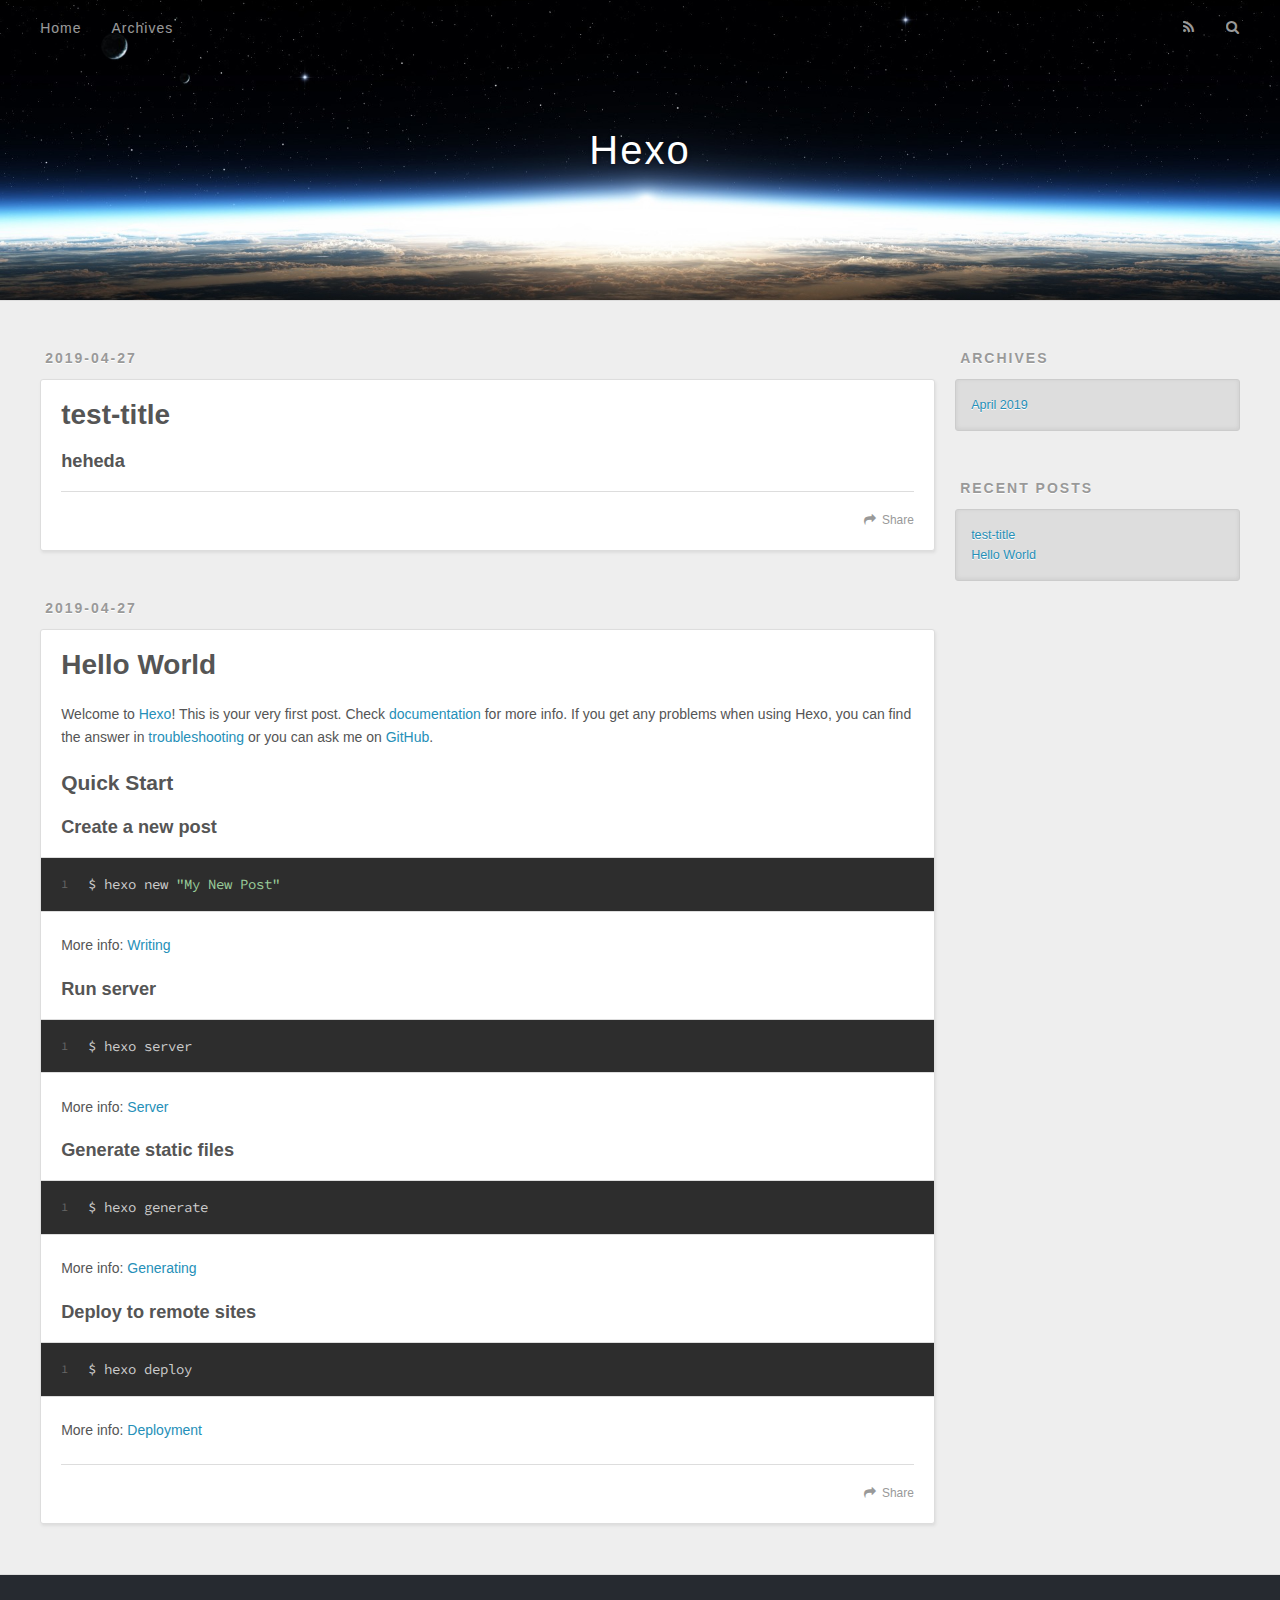
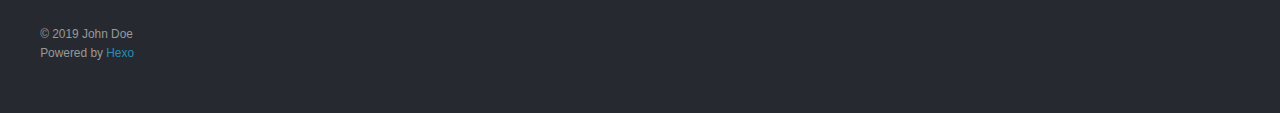
==== index.html @ e5431ced "Site updated: 2019-04-27 20:48:53" ====
<!DOCTYPE html>
<html>
<head><meta name="generator" content="Hexo 3.8.0">
  <meta charset="utf-8">
  
  <title>Hexo</title>
  <meta name="viewport" content="width=device-width, initial-scale=1, maximum-scale=1">
  <meta property="og:type" content="website">
<meta property="og:title" content="Hexo">
<meta property="og:url" content="http://yoursite.com/index.html">
<meta property="og:site_name" content="Hexo">
<meta property="og:locale" content="default">
<meta name="twitter:card" content="summary">
<meta name="twitter:title" content="Hexo">
  
    <link rel="alternate" href="/atom.xml" title="Hexo" type="application/atom+xml">
  
  
    <link rel="icon" href="/favicon.png">
  
  
    <link href="//fonts.googleapis.com/css?family=Source+Code+Pro" rel="stylesheet" type="text/css">
  
  <link rel="stylesheet" href="/css/style.css">
  

</head>
</html>
<body>
  <div id="container">
    <div id="wrap">
      <header id="header">
  <div id="banner"></div>
  <div id="header-outer" class="outer">
    <div id="header-title" class="inner">
      <h1 id="logo-wrap">
        <a href="/" id="logo">Hexo</a>
      </h1>
      
    </div>
    <div id="header-inner" class="inner">
      <nav id="main-nav">
        <a id="main-nav-toggle" class="nav-icon"></a>
        
          <a class="main-nav-link" href="/">Home</a>
        
          <a class="main-nav-link" href="/archives">Archives</a>
        
      </nav>
      <nav id="sub-nav">
        
          <a id="nav-rss-link" class="nav-icon" href="/atom.xml" title="RSS Feed"></a>
        
        <a id="nav-search-btn" class="nav-icon" title="Search"></a>
      </nav>
      <div id="search-form-wrap">
        <form action="//google.com/search" method="get" accept-charset="UTF-8" class="search-form"><input type="search" name="q" class="search-form-input" placeholder="Search"><button type="submit" class="search-form-submit">&#xF002;</button><input type="hidden" name="sitesearch" value="http://yoursite.com"></form>
      </div>
    </div>
  </div>
</header>
      <div class="outer">
        <section id="main">
  
    <article id="post-test-title" class="article article-type-post" itemscope itemprop="blogPost">
  <div class="article-meta">
    <a href="/2019/04/27/test-title/" class="article-date">
  <time datetime="2019-04-27T11:47:03.000Z" itemprop="datePublished">2019-04-27</time>
</a>
    
  </div>
  <div class="article-inner">
    
    
      <header class="article-header">
        
  
    <h1 itemprop="name">
      <a class="article-title" href="/2019/04/27/test-title/">test-title</a>
    </h1>
  

      </header>
    
    <div class="article-entry" itemprop="articleBody">
      
        <h3 id="heheda"><a href="#heheda" class="headerlink" title="heheda"></a>heheda</h3>
      
    </div>
    <footer class="article-footer">
      <a data-url="http://yoursite.com/2019/04/27/test-title/" data-id="cjuzi43ic000154kyq0quel84" class="article-share-link">Share</a>
      
      
    </footer>
  </div>
  
</article>


  
    <article id="post-hello-world" class="article article-type-post" itemscope itemprop="blogPost">
  <div class="article-meta">
    <a href="/2019/04/27/hello-world/" class="article-date">
  <time datetime="2019-04-27T11:40:36.432Z" itemprop="datePublished">2019-04-27</time>
</a>
    
  </div>
  <div class="article-inner">
    
    
      <header class="article-header">
        
  
    <h1 itemprop="name">
      <a class="article-title" href="/2019/04/27/hello-world/">Hello World</a>
    </h1>
  

      </header>
    
    <div class="article-entry" itemprop="articleBody">
      
        <p>Welcome to <a href="https://hexo.io/" target="_blank" rel="noopener">Hexo</a>! This is your very first post. Check <a href="https://hexo.io/docs/" target="_blank" rel="noopener">documentation</a> for more info. If you get any problems when using Hexo, you can find the answer in <a href="https://hexo.io/docs/troubleshooting.html" target="_blank" rel="noopener">troubleshooting</a> or you can ask me on <a href="https://github.com/hexojs/hexo/issues" target="_blank" rel="noopener">GitHub</a>.</p>
<h2 id="Quick-Start"><a href="#Quick-Start" class="headerlink" title="Quick Start"></a>Quick Start</h2><h3 id="Create-a-new-post"><a href="#Create-a-new-post" class="headerlink" title="Create a new post"></a>Create a new post</h3><figure class="highlight bash"><table><tr><td class="gutter"><pre><span class="line">1</span><br></pre></td><td class="code"><pre><span class="line">$ hexo new <span class="string">"My New Post"</span></span><br></pre></td></tr></table></figure>
<p>More info: <a href="https://hexo.io/docs/writing.html" target="_blank" rel="noopener">Writing</a></p>
<h3 id="Run-server"><a href="#Run-server" class="headerlink" title="Run server"></a>Run server</h3><figure class="highlight bash"><table><tr><td class="gutter"><pre><span class="line">1</span><br></pre></td><td class="code"><pre><span class="line">$ hexo server</span><br></pre></td></tr></table></figure>
<p>More info: <a href="https://hexo.io/docs/server.html" target="_blank" rel="noopener">Server</a></p>
<h3 id="Generate-static-files"><a href="#Generate-static-files" class="headerlink" title="Generate static files"></a>Generate static files</h3><figure class="highlight bash"><table><tr><td class="gutter"><pre><span class="line">1</span><br></pre></td><td class="code"><pre><span class="line">$ hexo generate</span><br></pre></td></tr></table></figure>
<p>More info: <a href="https://hexo.io/docs/generating.html" target="_blank" rel="noopener">Generating</a></p>
<h3 id="Deploy-to-remote-sites"><a href="#Deploy-to-remote-sites" class="headerlink" title="Deploy to remote sites"></a>Deploy to remote sites</h3><figure class="highlight bash"><table><tr><td class="gutter"><pre><span class="line">1</span><br></pre></td><td class="code"><pre><span class="line">$ hexo deploy</span><br></pre></td></tr></table></figure>
<p>More info: <a href="https://hexo.io/docs/deployment.html" target="_blank" rel="noopener">Deployment</a></p>

      
    </div>
    <footer class="article-footer">
      <a data-url="http://yoursite.com/2019/04/27/hello-world/" data-id="cjuzi43hy000054kypi18jg6s" class="article-share-link">Share</a>
      
      
    </footer>
  </div>
  
</article>


  

</section>
        
          <aside id="sidebar">
  
    

  
    

  
    
  
    
  <div class="widget-wrap">
    <h3 class="widget-title">Archives</h3>
    <div class="widget">
      <ul class="archive-list"><li class="archive-list-item"><a class="archive-list-link" href="/archives/2019/04/">April 2019</a></li></ul>
    </div>
  </div>


  
    
  <div class="widget-wrap">
    <h3 class="widget-title">Recent Posts</h3>
    <div class="widget">
      <ul>
        
          <li>
            <a href="/2019/04/27/test-title/">test-title</a>
          </li>
        
          <li>
            <a href="/2019/04/27/hello-world/">Hello World</a>
          </li>
        
      </ul>
    </div>
  </div>

  
</aside>
        
      </div>
      <footer id="footer">
  
  <div class="outer">
    <div id="footer-info" class="inner">
      &copy; 2019 John Doe<br>
      Powered by <a href="http://hexo.io/" target="_blank">Hexo</a>
    </div>
  </div>
</footer>
    </div>
    <nav id="mobile-nav">
  
    <a href="/" class="mobile-nav-link">Home</a>
  
    <a href="/archives" class="mobile-nav-link">Archives</a>
  
</nav>
    

<script src="//ajax.googleapis.com/ajax/libs/jquery/2.0.3/jquery.min.js"></script>


  <link rel="stylesheet" href="/fancybox/jquery.fancybox.css">
  <script src="/fancybox/jquery.fancybox.pack.js"></script>


<script src="/js/script.js"></script>

  </div>
</body>
</html>
---- css/style.css ----
body {
  width: 100%;
}
body:before,
body:after {
  content: "";
  display: table;
}
body:after {
  clear: both;
}
html,
body,
div,
span,
applet,
object,
iframe,
h1,
h2,
h3,
h4,
h5,
h6,
p,
blockquote,
pre,
a,
abbr,
acronym,
address,
big,
cite,
code,
del,
dfn,
em,
img,
ins,
kbd,
q,
s,
samp,
small,
strike,
strong,
sub,
sup,
tt,
var,
dl,
dt,
dd,
ol,
ul,
li,
fieldset,
form,
label,
legend,
table,
caption,
tbody,
tfoot,
thead,
tr,
th,
td {
  margin: 0;
  padding: 0;
  border: 0;
  outline: 0;
  font-weight: inherit;
  font-style: inherit;
  font-family: inherit;
  font-size: 100%;
  vertical-align: baseline;
}
body {
  line-height: 1;
  color: #000;
  background: #fff;
}
ol,
ul {
  list-style: none;
}
table {
  border-collapse: separate;
  border-spacing: 0;
  vertical-align: middle;
}
caption,
th,
td {
  text-align: left;
  font-weight: normal;
  vertical-align: middle;
}
a img {
  border: none;
}
input,
button {
  margin: 0;
  padding: 0;
}
input::-moz-focus-inner,
button::-moz-focus-inner {
  border: 0;
  padding: 0;
}
@font-face {
  font-family: FontAwesome;
  font-style: normal;
  font-weight: normal;
  src: url("fonts/fontawesome-webfont.eot?v=#4.0.3");
  src: url("fonts/fontawesome-webfont.eot?#iefix&v=#4.0.3") format("embedded-opentype"), url("fonts/fontawesome-webfont.woff?v=#4.0.3") format("woff"), url("fonts/fontawesome-webfont.ttf?v=#4.0.3") format("truetype"), url("fonts/fontawesome-webfont.svg#fontawesomeregular?v=#4.0.3") format("svg");
}
html,
body,
#container {
  height: 100%;
}
body {
  background: #eee;
  font: 14px "Helvetica Neue", Helvetica, Arial, sans-serif;
  -webkit-text-size-adjust: 100%;
}
.outer {
  max-width: 1220px;
  margin: 0 auto;
  padding: 0 20px;
}
.outer:before,
.outer:after {
  content: "";
  display: table;
}
.outer:after {
  clear: both;
}
.inner {
  display: inline;
  float: left;
  width: 98.33333333333333%;
  margin: 0 0.833333333333333%;
}
.left,
.alignleft {
  float: left;
}
.right,
.alignright {
  float: right;
}
.clear {
  clear: both;
}
#container {
  position: relative;
}
.mobile-nav-on {
  overflow: hidden;
}
#wrap {
  height: 100%;
  width: 100%;
  position: absolute;
  top: 0;
  left: 0;
  -webkit-transition: 0.2s ease-out;
  -moz-transition: 0.2s ease-out;
  -ms-transition: 0.2s ease-out;
  transition: 0.2s ease-out;
  z-index: 1;
  background: #eee;
}
.mobile-nav-on #wrap {
  left: 280px;
}
@media screen and (min-width: 768px) {
  #main {
    display: inline;
    float: left;
    width: 73.33333333333333%;
    margin: 0 0.833333333333333%;
  }
}
.article-date,
.article-category-link,
.archive-year,
.widget-title {
  text-decoration: none;
  text-transform: uppercase;
  letter-spacing: 2px;
  color: #999;
  margin-bottom: 1em;
  margin-left: 5px;
  line-height: 1em;
  text-shadow: 0 1px #fff;
  font-weight: bold;
}
.article-inner,
.archive-article-inner {
  background: #fff;
  -webkit-box-shadow: 1px 2px 3px #ddd;
  box-shadow: 1px 2px 3px #ddd;
  border: 1px solid #ddd;
  border-radius: 3px;
}
.article-entry h1,
.widget h1 {
  font-size: 2em;
}
.article-entry h2,
.widget h2 {
  font-size: 1.5em;
}
.article-entry h3,
.widget h3 {
  font-size: 1.3em;
}
.article-entry h4,
.widget h4 {
  font-size: 1.2em;
}
.article-entry h5,
.widget h5 {
  font-size: 1em;
}
.article-entry h6,
.widget h6 {
  font-size: 1em;
  color: #999;
}
.article-entry hr,
.widget hr {
  border: 1px dashed #ddd;
}
.article-entry strong,
.widget strong {
  font-weight: bold;
}
.article-entry em,
.widget em,
.article-entry cite,
.widget cite {
  font-style: italic;
}
.article-entry sup,
.widget sup,
.article-entry sub,
.widget sub {
  font-size: 0.75em;
  line-height: 0;
  position: relative;
  vertical-align: baseline;
}
.article-entry sup,
.widget sup {
  top: -0.5em;
}
.article-entry sub,
.widget sub {
  bottom: -0.2em;
}
.article-entry small,
.widget small {
  font-size: 0.85em;
}
.article-entry acronym,
.widget acronym,
.article-entry abbr,
.widget abbr {
  border-bottom: 1px dotted;
}
.article-entry ul,
.widget ul,
.article-entry ol,
.widget ol,
.article-entry dl,
.widget dl {
  margin: 0 20px;
  line-height: 1.6em;
}
.article-entry ul ul,
.widget ul ul,
.article-entry ol ul,
.widget ol ul,
.article-entry ul ol,
.widget ul ol,
.article-entry ol ol,
.widget ol ol {
  margin-top: 0;
  margin-bottom: 0;
}
.article-entry ul,
.widget ul {
  list-style: disc;
}
.article-entry ol,
.widget ol {
  list-style: decimal;
}
.article-entry dt,
.widget dt {
  font-weight: bold;
}
#header {
  height: 300px;
  position: relative;
  border-bottom: 1px solid #ddd;
}
#header:before,
#header:after {
  content: "";
  position: absolute;
  left: 0;
  right: 0;
  height: 40px;
}
#header:before {
  top: 0;
  background: -webkit-linear-gradient(rgba(0,0,0,0.2), transparent);
  background: -moz-linear-gradient(rgba(0,0,0,0.2), transparent);
  background: -ms-linear-gradient(rgba(0,0,0,0.2), transparent);
  background: linear-gradient(rgba(0,0,0,0.2), transparent);
}
#header:after {
  bottom: 0;
  background: -webkit-linear-gradient(transparent, rgba(0,0,0,0.2));
  background: -moz-linear-gradient(transparent, rgba(0,0,0,0.2));
  background: -ms-linear-gradient(transparent, rgba(0,0,0,0.2));
  background: linear-gradient(transparent, rgba(0,0,0,0.2));
}
#header-outer {
  height: 100%;
  position: relative;
}
#header-inner {
  position: relative;
  overflow: hidden;
}
#banner {
  position: absolute;
  top: 0;
  left: 0;
  width: 100%;
  height: 100%;
  background: url("images/banner.jpg") center #000;
  -webkit-background-size: cover;
  -moz-background-size: cover;
  background-size: cover;
  z-index: -1;
}
#header-title {
  text-align: center;
  height: 40px;
  position: absolute;
  top: 50%;
  left: 0;
  margin-top: -20px;
}
#logo,
#subtitle {
  text-decoration: none;
  color: #fff;
  font-weight: 300;
  text-shadow: 0 1px 4px rgba(0,0,0,0.3);
}
#logo {
  font-size: 40px;
  line-height: 40px;
  letter-spacing: 2px;
}
#subtitle {
  font-size: 16px;
  line-height: 16px;
  letter-spacing: 1px;
}
#subtitle-wrap {
  margin-top: 16px;
}
#main-nav {
  float: left;
  margin-left: -15px;
}
.nav-icon,
.main-nav-link {
  float: left;
  color: #fff;
  opacity: 0.6;
  text-decoration: none;
  text-shadow: 0 1px rgba(0,0,0,0.2);
  -webkit-transition: opacity 0.2s;
  -moz-transition: opacity 0.2s;
  -ms-transition: opacity 0.2s;
  transition: opacity 0.2s;
  display: block;
  padding: 20px 15px;
}
.nav-icon:hover,
.main-nav-link:hover {
  opacity: 1;
}
.nav-icon {
  font-family: FontAwesome;
  text-align: center;
  font-size: 14px;
  width: 14px;
  height: 14px;
  padding: 20px 15px;
  position: relative;
  cursor: pointer;
}
.main-nav-link {
  font-weight: 300;
  letter-spacing: 1px;
}
@media screen and (max-width: 479px) {
  .main-nav-link {
    display: none;
  }
}
#main-nav-toggle {
  display: none;
}
#main-nav-toggle:before {
  content: "\f0c9";
}
@media screen and (max-width: 479px) {
  #main-nav-toggle {
    display: block;
  }
}
#sub-nav {
  float: right;
  margin-right: -15px;
}
#nav-rss-link:before {
  content: "\f09e";
}
#nav-search-btn:before {
  content: "\f002";
}
#search-form-wrap {
  position: absolute;
  top: 15px;
  width: 150px;
  height: 30px;
  right: -150px;
  opacity: 0;
  -webkit-transition: 0.2s ease-out;
  -moz-transition: 0.2s ease-out;
  -ms-transition: 0.2s ease-out;
  transition: 0.2s ease-out;
}
#search-form-wrap.on {
  opacity: 1;
  right: 0;
}
@media screen and (max-width: 479px) {
  #search-form-wrap {
    width: 100%;
    right: -100%;
  }
}
.search-form {
  position: absolute;
  top: 0;
  left: 0;
  right: 0;
  background: #fff;
  padding: 5px 15px;
  border-radius: 15px;
  -webkit-box-shadow: 0 0 10px rgba(0,0,0,0.3);
  box-shadow: 0 0 10px rgba(0,0,0,0.3);
}
.search-form-input {
  border: none;
  background: none;
  color: #555;
  width: 100%;
  font: 13px "Helvetica Neue", Helvetica, Arial, sans-serif;
  outline: none;
}
.search-form-input::-webkit-search-results-decoration,
.search-form-input::-webkit-search-cancel-button {
  -webkit-appearance: none;
}
.search-form-submit {
  position: absolute;
  top: 50%;
  right: 10px;
  margin-top: -7px;
  font: 13px FontAwesome;
  border: none;
  background: none;
  color: #bbb;
  cursor: pointer;
}
.search-form-submit:hover,
.search-form-submit:focus {
  color: #777;
}
.article {
  margin: 50px 0;
}
.article-inner {
  overflow: hidden;
}
.article-meta:before,
.article-meta:after {
  content: "";
  display: table;
}
.article-meta:after {
  clear: both;
}
.article-date {
  float: left;
}
.article-category {
  float: left;
  line-height: 1em;
  color: #ccc;
  text-shadow: 0 1px #fff;
  margin-left: 8px;
}
.article-category:before {
  content: "\2022";
}
.article-category-link {
  margin: 0 12px 1em;
}
.article-header {
  padding: 20px 20px 0;
}
.article-title {
  text-decoration: none;
  font-size: 2em;
  font-weight: bold;
  color: #555;
  line-height: 1.1em;
  -webkit-transition: color 0.2s;
  -moz-transition: color 0.2s;
  -ms-transition: color 0.2s;
  transition: color 0.2s;
}
a.article-title:hover {
  color: #258fb8;
}
.article-entry {
  color: #555;
  padding: 0 20px;
}
.article-entry:before,
.article-entry:after {
  content: "";
  display: table;
}
.article-entry:after {
  clear: both;
}
.article-entry p,
.article-entry table {
  line-height: 1.6em;
  margin: 1.6em 0;
}
.article-entry h1,
.article-entry h2,
.article-entry h3,
.article-entry h4,
.article-entry h5,
.article-entry h6 {
  font-weight: bold;
}
.article-entry h1,
.article-entry h2,
.article-entry h3,
.article-entry h4,
.article-entry h5,
.article-entry h6 {
  line-height: 1.1em;
  margin: 1.1em 0;
}
.article-entry a {
  color: #258fb8;
  text-decoration: none;
}
.article-entry a:hover {
  text-decoration: underline;
}
.article-entry ul,
.article-entry ol,
.article-entry dl {
  margin-top: 1.6em;
  margin-bottom: 1.6em;
}
.article-entry img,
.article-entry video {
  max-width: 100%;
  height: auto;
  display: block;
  margin: auto;
}
.article-entry iframe {
  border: none;
}
.article-entry table {
  width: 100%;
  border-collapse: collapse;
  border-spacing: 0;
}
.article-entry th {
  font-weight: bold;
  border-bottom: 3px solid #ddd;
  padding-bottom: 0.5em;
}
.article-entry td {
  border-bottom: 1px solid #ddd;
  padding: 10px 0;
}
.article-entry blockquote {
  font-family: Georgia, "Times New Roman", serif;
  font-size: 1.4em;
  margin: 1.6em 20px;
  text-align: center;
}
.article-entry blockquote footer {
  font-size: 14px;
  margin: 1.6em 0;
  font-family: "Helvetica Neue", Helvetica, Arial, sans-serif;
}
.article-entry blockquote footer cite:before {
  content: "—";
  padding: 0 0.5em;
}
.article-entry .pullquote {
  text-align: left;
  width: 45%;
  margin: 0;
}
.article-entry .pullquote.left {
  margin-left: 0.5em;
  margin-right: 1em;
}
.article-entry .pullquote.right {
  margin-right: 0.5em;
  margin-left: 1em;
}
.article-entry .caption {
  color: #999;
  display: block;
  font-size: 0.9em;
  margin-top: 0.5em;
  position: relative;
  text-align: center;
}
.article-entry .video-container {
  position: relative;
  padding-top: 56.25%;
  height: 0;
  overflow: hidden;
}
.article-entry .video-container iframe,
.article-entry .video-container object,
.article-entry .video-container embed {
  position: absolute;
  top: 0;
  left: 0;
  width: 100%;
  height: 100%;
  margin-top: 0;
}
.article-more-link a {
  display: inline-block;
  line-height: 1em;
  padding: 6px 15px;
  border-radius: 15px;
  background: #eee;
  color: #999;
  text-shadow: 0 1px #fff;
  text-decoration: none;
}
.article-more-link a:hover {
  background: #258fb8;
  color: #fff;
  text-decoration: none;
  text-shadow: 0 1px #1e7293;
}
.article-footer {
  font-size: 0.85em;
  line-height: 1.6em;
  border-top: 1px solid #ddd;
  padding-top: 1.6em;
  margin: 0 20px 20px;
}
.article-footer:before,
.article-footer:after {
  content: "";
  display: table;
}
.article-footer:after {
  clear: both;
}
.article-footer a {
  color: #999;
  text-decoration: none;
}
.article-footer a:hover {
  color: #555;
}
.article-tag-list-item {
  float: left;
  margin-right: 10px;
}
.article-tag-list-link:before {
  content: "#";
}
.article-comment-link {
  float: right;
}
.article-comment-link:before {
  content: "\f075";
  font-family: FontAwesome;
  padding-right: 8px;
}
.article-share-link {
  cursor: pointer;
  float: right;
  margin-left: 20px;
}
.article-share-link:before {
  content: "\f064";
  font-family: FontAwesome;
  padding-right: 6px;
}
#article-nav {
  position: relative;
}
#article-nav:before,
#article-nav:after {
  content: "";
  display: table;
}
#article-nav:after {
  clear: both;
}
@media screen and (min-width: 768px) {
  #article-nav {
    margin: 50px 0;
  }
  #article-nav:before {
    width: 8px;
    height: 8px;
    position: absolute;
    top: 50%;
    left: 50%;
    margin-top: -4px;
    margin-left: -4px;
    content: "";
    border-radius: 50%;
    background: #ddd;
    -webkit-box-shadow: 0 1px 2px #fff;
    box-shadow: 0 1px 2px #fff;
  }
}
.article-nav-link-wrap {
  text-decoration: none;
  text-shadow: 0 1px #fff;
  color: #999;
  -webkit-box-sizing: border-box;
  -moz-box-sizing: border-box;
  box-sizing: border-box;
  margin-top: 50px;
  text-align: center;
  display: block;
}
.article-nav-link-wrap:hover {
  color: #555;
}
@media screen and (min-width: 768px) {
  .article-nav-link-wrap {
    width: 50%;
    margin-top: 0;
  }
}
@media screen and (min-width: 768px) {
  #article-nav-newer {
    float: left;
    text-align: right;
    padding-right: 20px;
  }
}
@media screen and (min-width: 768px) {
  #article-nav-older {
    float: right;
    text-align: left;
    padding-left: 20px;
  }
}
.article-nav-caption {
  text-transform: uppercase;
  letter-spacing: 2px;
  color: #ddd;
  line-height: 1em;
  font-weight: bold;
}
#article-nav-newer .article-nav-caption {
  margin-right: -2px;
}
.article-nav-title {
  font-size: 0.85em;
  line-height: 1.6em;
  margin-top: 0.5em;
}
.article-share-box {
  position: absolute;
  display: none;
  background: #fff;
  -webkit-box-shadow: 1px 2px 10px rgba(0,0,0,0.2);
  box-shadow: 1px 2px 10px rgba(0,0,0,0.2);
  border-radius: 3px;
  margin-left: -145px;
  overflow: hidden;
  z-index: 1;
}
.article-share-box.on {
  display: block;
}
.article-share-input {
  width: 100%;
  background: none;
  -webkit-box-sizing: border-box;
  -moz-box-sizing: border-box;
  box-sizing: border-box;
  font: 14px "Helvetica Neue", Helvetica, Arial, sans-serif;
  padding: 0 15px;
  color: #555;
  outline: none;
  border: 1px solid #ddd;
  border-radius: 3px 3px 0 0;
  height: 36px;
  line-height: 36px;
}
.article-share-links {
  background: #eee;
}
.article-share-links:before,
.article-share-links:after {
  content: "";
  display: table;
}
.article-share-links:after {
  clear: both;
}
.article-share-twitter,
.article-share-facebook,
.article-share-pinterest,
.article-share-google {
  width: 50px;
  height: 36px;
  display: block;
  float: left;
  position: relative;
  color: #999;
  text-shadow: 0 1px #fff;
}
.article-share-twitter:before,
.article-share-facebook:before,
.article-share-pinterest:before,
.article-share-google:before {
  font-size: 20px;
  font-family: FontAwesome;
  width: 20px;
  height: 20px;
  position: absolute;
  top: 50%;
  left: 50%;
  margin-top: -10px;
  margin-left: -10px;
  text-align: center;
}
.article-share-twitter:hover,
.article-share-facebook:hover,
.article-share-pinterest:hover,
.article-share-google:hover {
  color: #fff;
}
.article-share-twitter:before {
  content: "\f099";
}
.article-share-twitter:hover {
  background: #00aced;
  text-shadow: 0 1px #008abe;
}
.article-share-facebook:before {
  content: "\f09a";
}
.article-share-facebook:hover {
  background: #3b5998;
  text-shadow: 0 1px #2f477a;
}
.article-share-pinterest:before {
  content: "\f0d2";
}
.article-share-pinterest:hover {
  background: #cb2027;
  text-shadow: 0 1px #a21a1f;
}
.article-share-google:before {
  content: "\f0d5";
}
.article-share-google:hover {
  background: #dd4b39;
  text-shadow: 0 1px #be3221;
}
.article-gallery {
  background: #000;
  position: relative;
}
.article-gallery-photos {
  position: relative;
  overflow: hidden;
}
.article-gallery-img {
  display: none;
  max-width: 100%;
}
.article-gallery-img:first-child {
  display: block;
}
.article-gallery-img.loaded {
  position: absolute;
  display: block;
}
.article-gallery-img img {
  display: block;
  max-width: 100%;
  margin: 0 auto;
}
#comments {
  background: #fff;
  -webkit-box-shadow: 1px 2px 3px #ddd;
  box-shadow: 1px 2px 3px #ddd;
  padding: 20px;
  border: 1px solid #ddd;
  border-radius: 3px;
  margin: 50px 0;
}
#comments a {
  color: #258fb8;
}
.archives-wrap {
  margin: 50px 0;
}
.archives:before,
.archives:after {
  content: "";
  display: table;
}
.archives:after {
  clear: both;
}
.archive-year-wrap {
  margin-bottom: 1em;
}
.archives {
  -webkit-column-gap: 10px;
  -moz-column-gap: 10px;
  column-gap: 10px;
}
@media screen and (min-width: 480px) and (max-width: 767px) {
  .archives {
    -webkit-column-count: 2;
    -moz-column-count: 2;
    column-count: 2;
  }
}
@media screen and (min-width: 768px) {
  .archives {
    -webkit-column-count: 3;
    -moz-column-count: 3;
    column-count: 3;
  }
}
.archive-article {
  -webkit-column-break-inside: avoid;
  page-break-inside: avoid;
  overflow: hidden;
  break-inside: avoid-column;
}
.archive-article-inner {
  padding: 10px;
  margin-bottom: 15px;
}
.archive-article-title {
  text-decoration: none;
  font-weight: bold;
  color: #555;
  -webkit-transition: color 0.2s;
  -moz-transition: color 0.2s;
  -ms-transition: color 0.2s;
  transition: color 0.2s;
  line-height: 1.6em;
}
.archive-article-title:hover {
  color: #258fb8;
}
.archive-article-footer {
  margin-top: 1em;
}
.archive-article-date {
  color: #999;
  text-decoration: none;
  font-size: 0.85em;
  line-height: 1em;
  margin-bottom: 0.5em;
  display: block;
}
#page-nav {
  margin: 50px auto;
  background: #fff;
  -webkit-box-shadow: 1px 2px 3px #ddd;
  box-shadow: 1px 2px 3px #ddd;
  border: 1px solid #ddd;
  border-radius: 3px;
  text-align: center;
  color: #999;
  overflow: hidden;
}
#page-nav:before,
#page-nav:after {
  content: "";
  display: table;
}
#page-nav:after {
  clear: both;
}
#page-nav a,
#page-nav span {
  padding: 10px 20px;
  line-height: 1;
  height: 2ex;
}
#page-nav a {
  color: #999;
  text-decoration: none;
}
#page-nav a:hover {
  background: #999;
  color: #fff;
}
#page-nav .prev {
  float: left;
}
#page-nav .next {
  float: right;
}
#page-nav .page-number {
  display: inline-block;
}
@media screen and (max-width: 479px) {
  #page-nav .page-number {
    display: none;
  }
}
#page-nav .current {
  color: #555;
  font-weight: bold;
}
#page-nav .space {
  color: #ddd;
}
#footer {
  background: #262a30;
  padding: 50px 0;
  border-top: 1px solid #ddd;
  color: #999;
}
#footer a {
  color: #258fb8;
  text-decoration: none;
}
#footer a:hover {
  text-decoration: underline;
}
#footer-info {
  line-height: 1.6em;
  font-size: 0.85em;
}
.article-entry pre,
.article-entry .highlight {
  background: #2d2d2d;
  margin: 0 -20px;
  padding: 15px 20px;
  border-style: solid;
  border-color: #ddd;
  border-width: 1px 0;
  overflow: auto;
  color: #ccc;
  line-height: 22.400000000000002px;
}
.article-entry .highlight .gutter pre,
.article-entry .gist .gist-file .gist-data .line-numbers {
  color: #666;
  font-size: 0.85em;
}
.article-entry pre,
.article-entry code {
  font-family: "Source Code Pro", Consolas, Monaco, Menlo, Consolas, monospace;
}
.article-entry code {
  background: #eee;
  text-shadow: 0 1px #fff;
  padding: 0 0.3em;
}
.article-entry pre code {
  background: none;
  text-shadow: none;
  padding: 0;
}
.article-entry .highlight pre {
  border: none;
  margin: 0;
  padding: 0;
}
.article-entry .highlight table {
  margin: 0;
  width: auto;
}
.article-entry .highlight td {
  border: none;
  padding: 0;
}
.article-entry .highlight figcaption {
  font-size: 0.85em;
  color: #999;
  line-height: 1em;
  margin-bottom: 1em;
}
.article-entry .highlight figcaption:before,
.article-entry .highlight figcaption:after {
  content: "";
  display: table;
}
.article-entry .highlight figcaption:after {
  clear: both;
}
.article-entry .highlight figcaption a {
  float: right;
}
.article-entry .highlight .gutter pre {
  text-align: right;
  padding-right: 20px;
}
.article-entry .highlight .line {
  height: 22.400000000000002px;
}
.article-entry .highlight .line.marked {
  background: #515151;
}
.article-entry .gist {
  margin: 0 -20px;
  border-style: solid;
  border-color: #ddd;
  border-width: 1px 0;
  background: #2d2d2d;
  padding: 15px 20px 15px 0;
}
.article-entry .gist .gist-file {
  border: none;
  font-family: "Source Code Pro", Consolas, Monaco, Menlo, Consolas, monospace;
  margin: 0;
}
.article-entry .gist .gist-file .gist-data {
  background: none;
  border: none;
}
.article-entry .gist .gist-file .gist-data .line-numbers {
  background: none;
  border: none;
  padding: 0 20px 0 0;
}
.article-entry .gist .gist-file .gist-data .line-data {
  padding: 0 !important;
}
.article-entry .gist .gist-file .highlight {
  margin: 0;
  padding: 0;
  border: none;
}
.article-entry .gist .gist-file .gist-meta {
  background: #2d2d2d;
  color: #999;
  font: 0.85em "Helvetica Neue", Helvetica, Arial, sans-serif;
  text-shadow: 0 0;
  padding: 0;
  margin-top: 1em;
  margin-left: 20px;
}
.article-entry .gist .gist-file .gist-meta a {
  color: #258fb8;
  font-weight: normal;
}
.article-entry .gist .gist-file .gist-meta a:hover {
  text-decoration: underline;
}
pre .comment,
pre .title {
  color: #999;
}
pre .variable,
pre .attribute,
pre .tag,
pre .regexp,
pre .ruby .constant,
pre .xml .tag .title,
pre .xml .pi,
pre .xml .doctype,
pre .html .doctype,
pre .css .id,
pre .css .class,
pre .css .pseudo {
  color: #f2777a;
}
pre .number,
pre .preprocessor,
pre .built_in,
pre .literal,
pre .params,
pre .constant {
  color: #f99157;
}
pre .class,
pre .ruby .class .title,
pre .css .rules .attribute {
  color: #9c9;
}
pre .string,
pre .value,
pre .inheritance,
pre .header,
pre .ruby .symbol,
pre .xml .cdata {
  color: #9c9;
}
pre .css .hexcolor {
  color: #6cc;
}
pre .function,
pre .python .decorator,
pre .python .title,
pre .ruby .function .title,
pre .ruby .title .keyword,
pre .perl .sub,
pre .javascript .title,
pre .coffeescript .title {
  color: #69c;
}
pre .keyword,
pre .javascript .function {
  color: #c9c;
}
@media screen and (max-width: 479px) {
  #mobile-nav {
    position: absolute;
    top: 0;
    left: 0;
    width: 280px;
    height: 100%;
    background: #191919;
    border-right: 1px solid #fff;
  }
}
@media screen and (max-width: 479px) {
  .mobile-nav-link {
    display: block;
    color: #999;
    text-decoration: none;
    padding: 15px 20px;
    font-weight: bold;
  }
  .mobile-nav-link:hover {
    color: #fff;
  }
}
@media screen and (min-width: 768px) {
  #sidebar {
    display: inline;
    float: left;
    width: 23.333333333333332%;
    margin: 0 0.833333333333333%;
  }
}
.widget-wrap {
  margin: 50px 0;
}
.widget {
  color: #777;
  text-shadow: 0 1px #fff;
  background: #ddd;
  -webkit-box-shadow: 0 -1px 4px #ccc inset;
  box-shadow: 0 -1px 4px #ccc inset;
  border: 1px solid #ccc;
  padding: 15px;
  border-radius: 3px;
}
.widget a {
  color: #258fb8;
  text-decoration: none;
}
.widget a:hover {
  text-decoration: underline;
}
.widget ul ul,
.widget ol ul,
.widget dl ul,
.widget ul ol,
.widget ol ol,
.widget dl ol,
.widget ul dl,
.widget ol dl,
.widget dl dl {
  margin-left: 15px;
  list-style: disc;
}
.widget {
  line-height: 1.6em;
  word-wrap: break-word;
  font-size: 0.9em;
}
.widget ul,
.widget ol {
  list-style: none;
  margin: 0;
}
.widget ul ul,
.widget ol ul,
.widget ul ol,
.widget ol ol {
  margin: 0 20px;
}
.widget ul ul,
.widget ol ul {
  list-style: disc;
}
.widget ul ol,
.widget ol ol {
  list-style: decimal;
}
.category-list-count,
.tag-list-count,
.archive-list-count {
  padding-left: 5px;
  color: #999;
  font-size: 0.85em;
}
.category-list-count:before,
.tag-list-count:before,
.archive-list-count:before {
  content: "(";
}
.category-list-count:after,
.tag-list-count:after,
.archive-list-count:after {
  content: ")";
}
.tagcloud a {
  margin-right: 5px;
  display: inline-block;
}
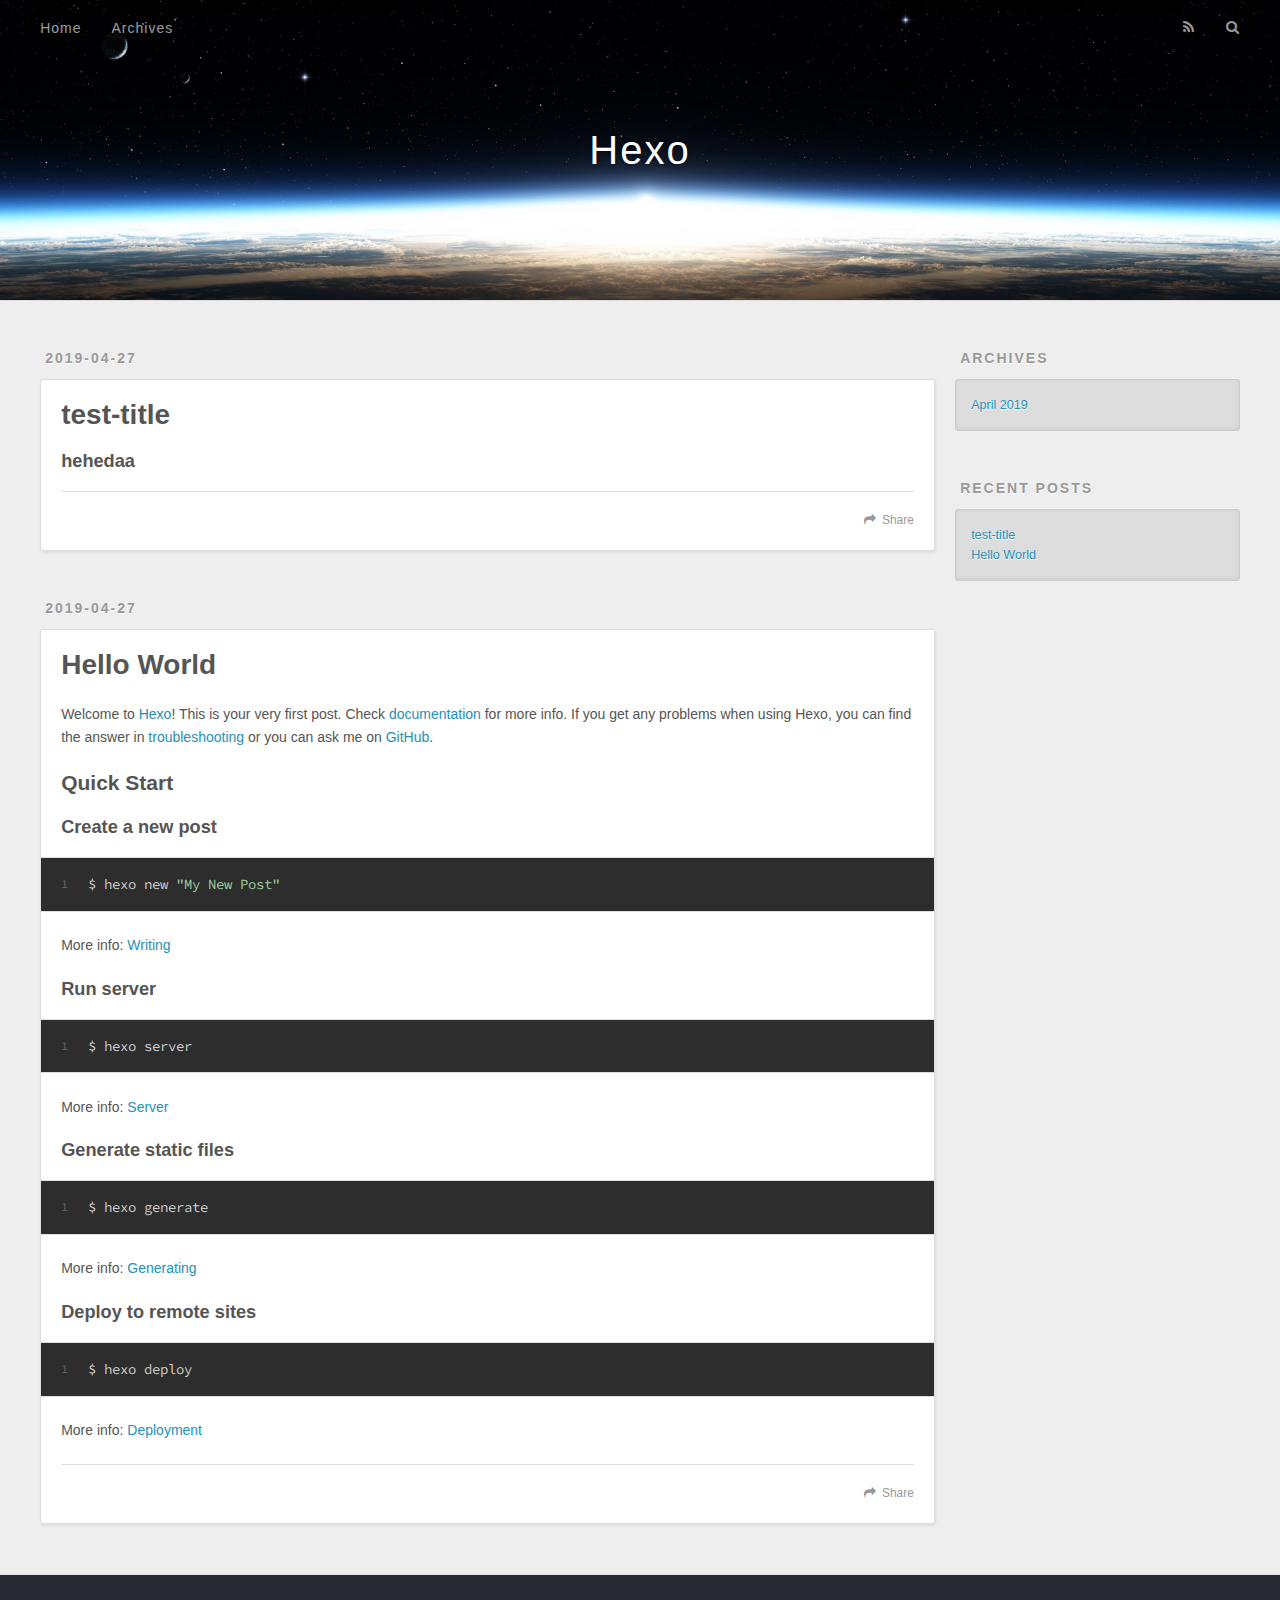
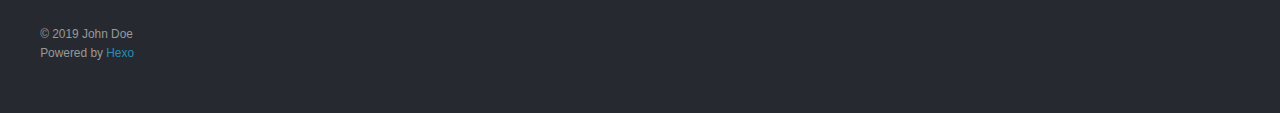
==== commit 3480ea2a: "Site updated: 2019-04-27 20:51:59" ====
--- a/index.html
+++ b/index.html
@@ -84,11 +84,11 @@
     
     <div class="article-entry" itemprop="articleBody">
       
-        <h3 id="heheda"><a href="#heheda" class="headerlink" title="heheda"></a>heheda</h3>
+        <h3 id="hehedaa"><a href="#hehedaa" class="headerlink" title="hehedaa"></a>hehedaa</h3>
       
     </div>
     <footer class="article-footer">
-      <a data-url="http://yoursite.com/2019/04/27/test-title/" data-id="cjuzi43ic000154kyq0quel84" class="article-share-link">Share</a>
+      <a data-url="http://yoursite.com/2019/04/27/test-title/" data-id="cjuzi84730001ekky0pnvrbbx" class="article-share-link">Share</a>
       
       
     </footer>
@@ -133,7 +133,7 @@
       
     </div>
     <footer class="article-footer">
-      <a data-url="http://yoursite.com/2019/04/27/hello-world/" data-id="cjuzi43hy000054kypi18jg6s" class="article-share-link">Share</a>
+      <a data-url="http://yoursite.com/2019/04/27/hello-world/" data-id="cjuzi846y0000ekkyzur0kd7d" class="article-share-link">Share</a>
       
       
     </footer>
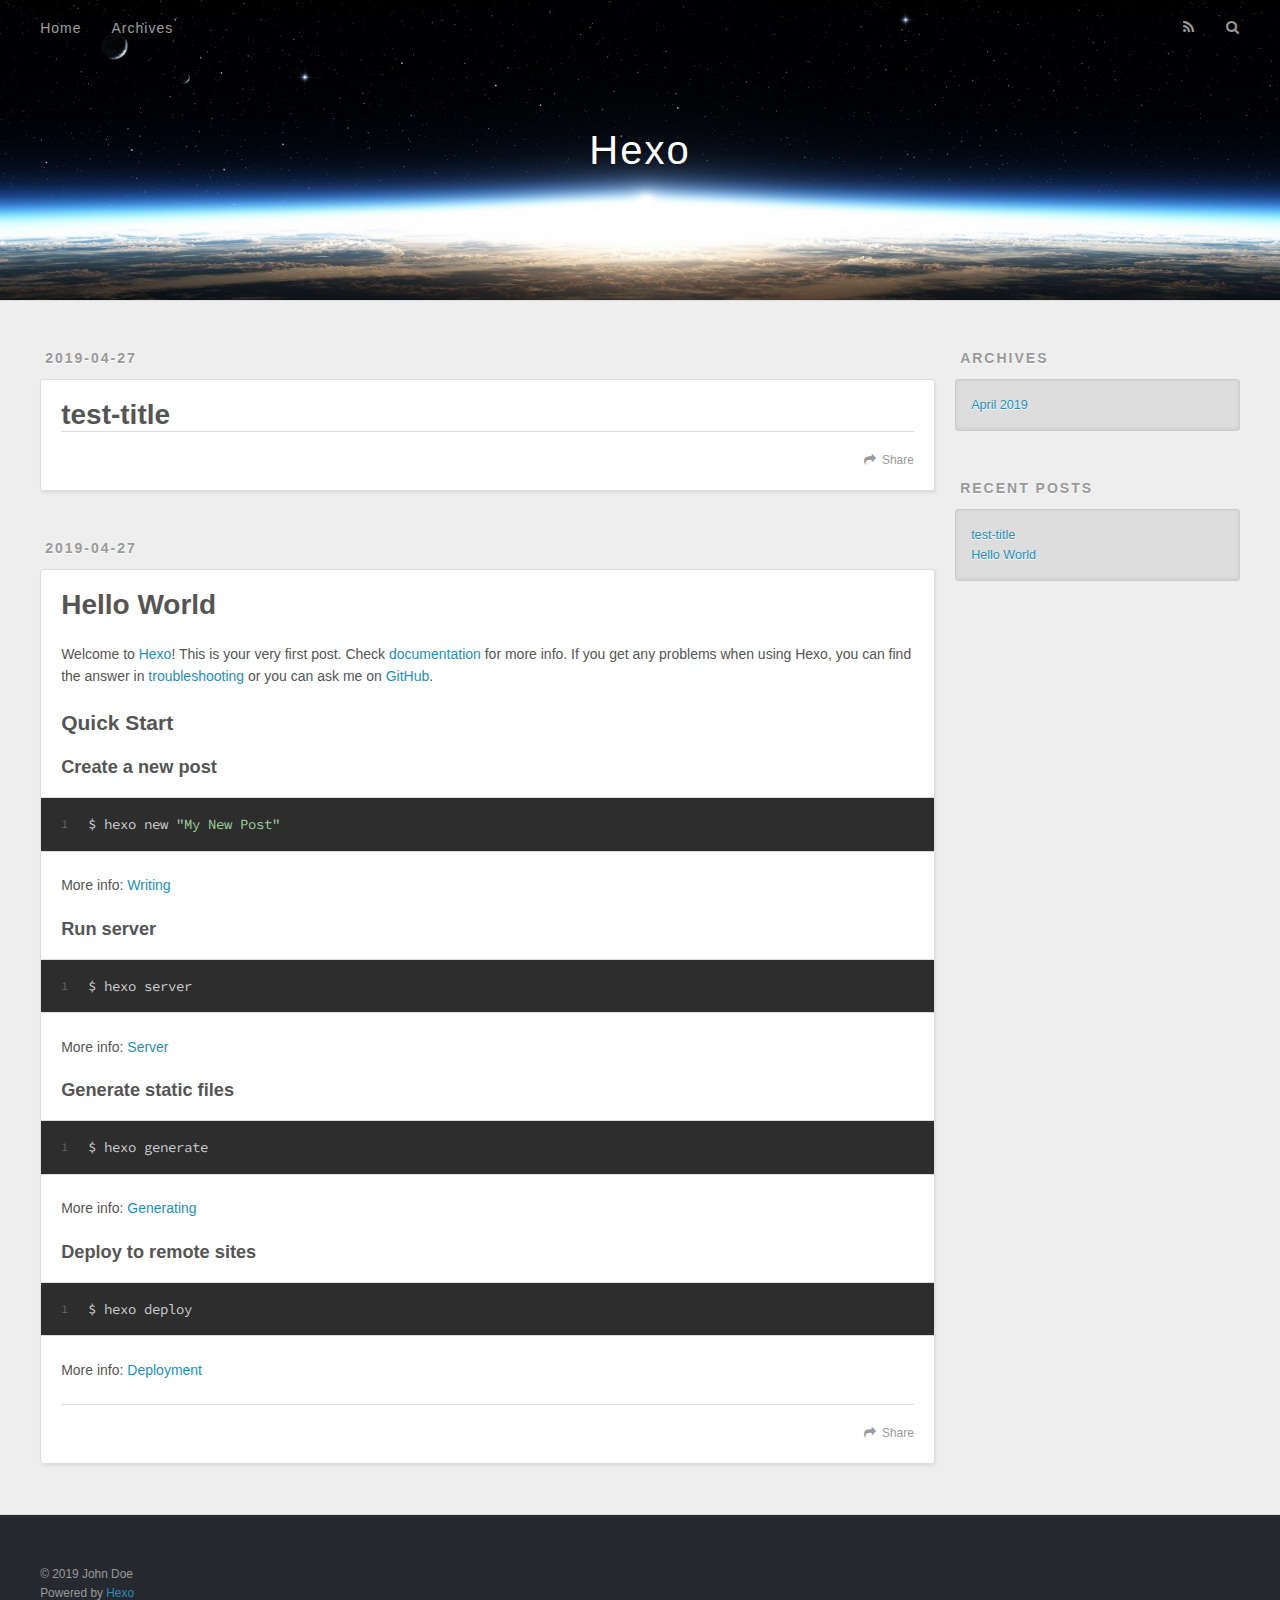
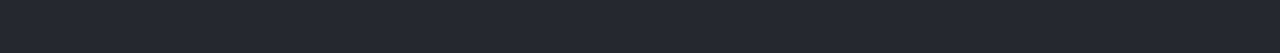
==== commit cacb7bcb: "Site updated: 2019-04-27 21:00:29" ====
--- a/index.html
+++ b/index.html
@@ -84,11 +84,11 @@
     
     <div class="article-entry" itemprop="articleBody">
       
-        <h3 id="hehedaa"><a href="#hehedaa" class="headerlink" title="hehedaa"></a>hehedaa</h3>
+        
       
     </div>
     <footer class="article-footer">
-      <a data-url="http://yoursite.com/2019/04/27/test-title/" data-id="cjuzi84730001ekky0pnvrbbx" class="article-share-link">Share</a>
+      <a data-url="http://yoursite.com/2019/04/27/test-title/" data-id="cjuziiyw80001vokynlgyafb5" class="article-share-link">Share</a>
       
       
     </footer>
@@ -133,7 +133,7 @@
       
     </div>
     <footer class="article-footer">
-      <a data-url="http://yoursite.com/2019/04/27/hello-world/" data-id="cjuzi846y0000ekkyzur0kd7d" class="article-share-link">Share</a>
+      <a data-url="http://yoursite.com/2019/04/27/hello-world/" data-id="cjuziiyw30000vokyj0lg9l4e" class="article-share-link">Share</a>
       
       
     </footer>
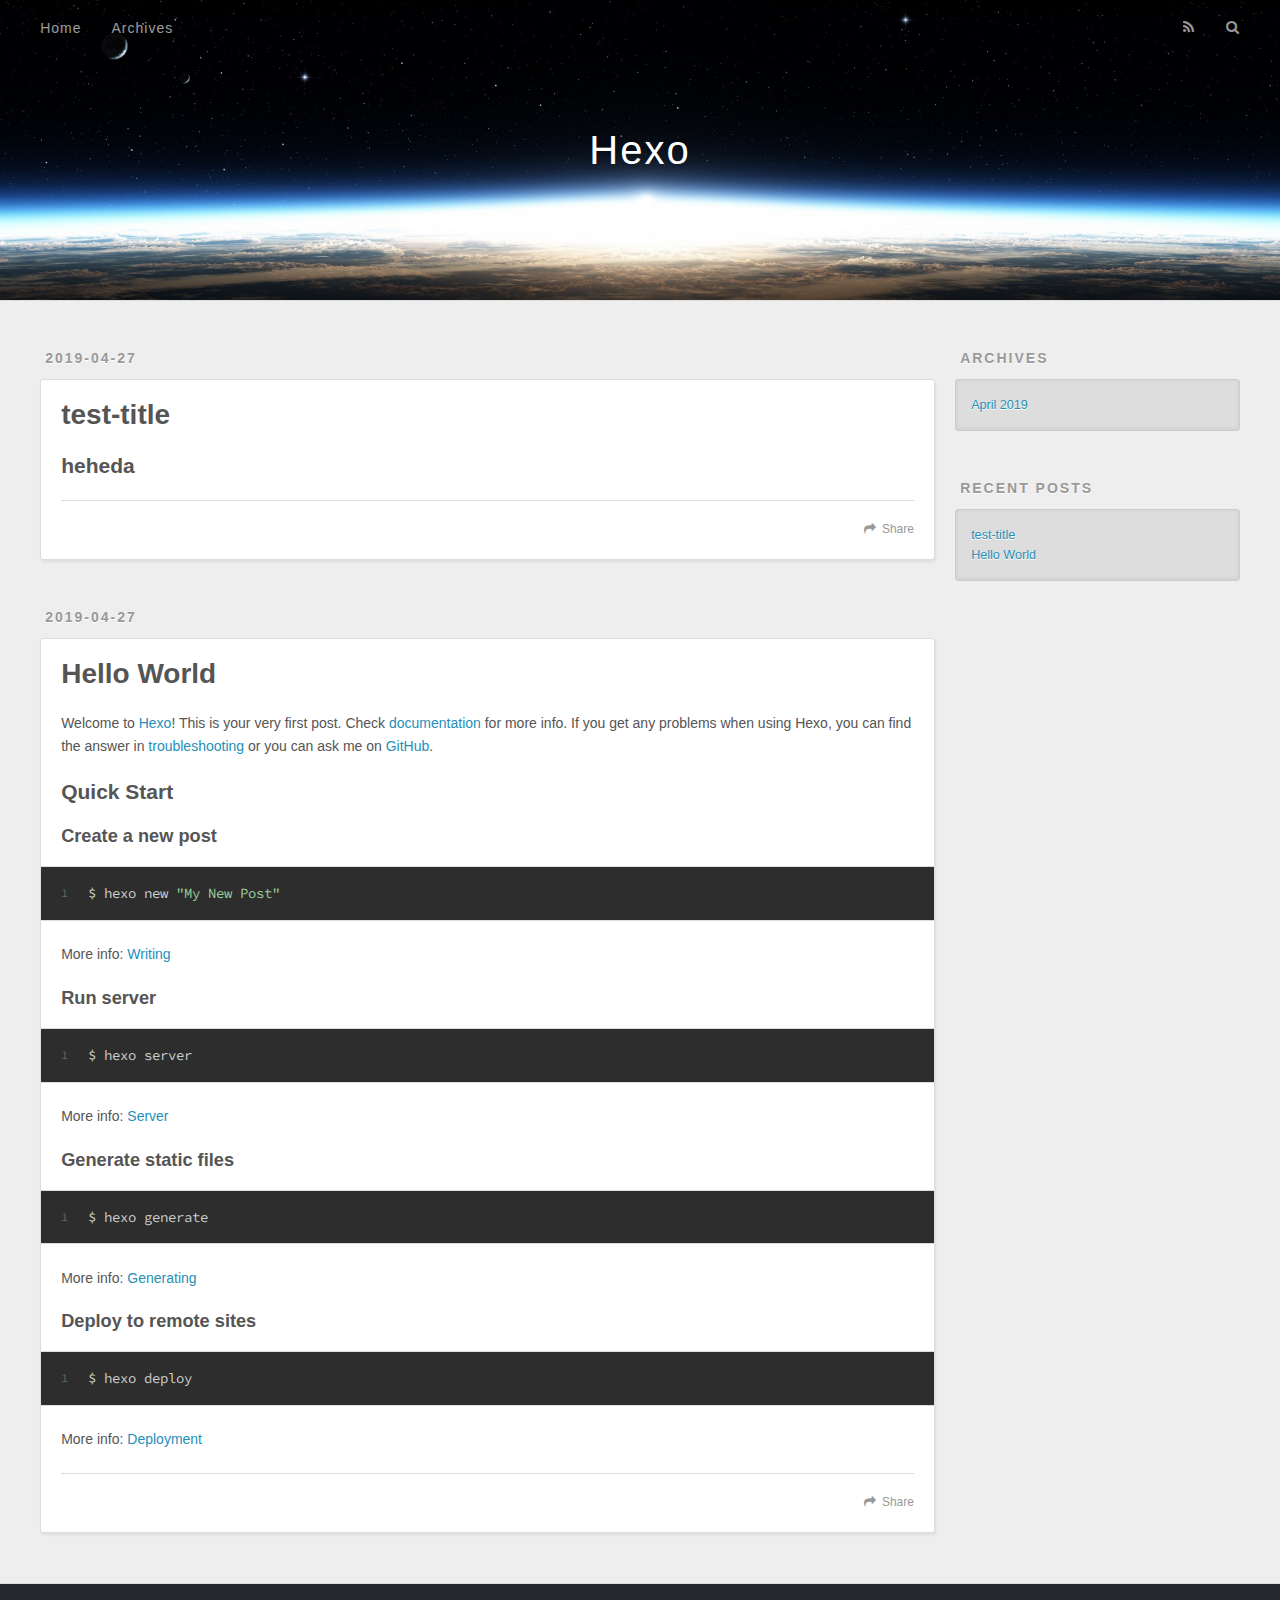
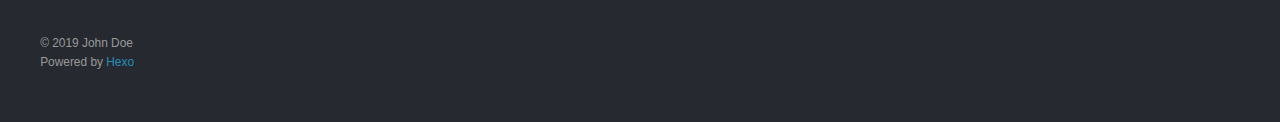
==== commit 4326777c: "Site updated: 2019-04-27 21:02:16" ====
--- a/index.html
+++ b/index.html
@@ -84,11 +84,11 @@
     
     <div class="article-entry" itemprop="articleBody">
       
-        
+        <h2 id="heheda"><a href="#heheda" class="headerlink" title="heheda"></a>heheda</h2>
       
     </div>
     <footer class="article-footer">
-      <a data-url="http://yoursite.com/2019/04/27/test-title/" data-id="cjuziiyw80001vokynlgyafb5" class="article-share-link">Share</a>
+      <a data-url="http://yoursite.com/2019/04/27/test-title/" data-id="cjuzilav8000188kyaoqfn8c8" class="article-share-link">Share</a>
       
       
     </footer>
@@ -133,7 +133,7 @@
       
     </div>
     <footer class="article-footer">
-      <a data-url="http://yoursite.com/2019/04/27/hello-world/" data-id="cjuziiyw30000vokyj0lg9l4e" class="article-share-link">Share</a>
+      <a data-url="http://yoursite.com/2019/04/27/hello-world/" data-id="cjuzilav3000088kyg4arzabv" class="article-share-link">Share</a>
       
       
     </footer>
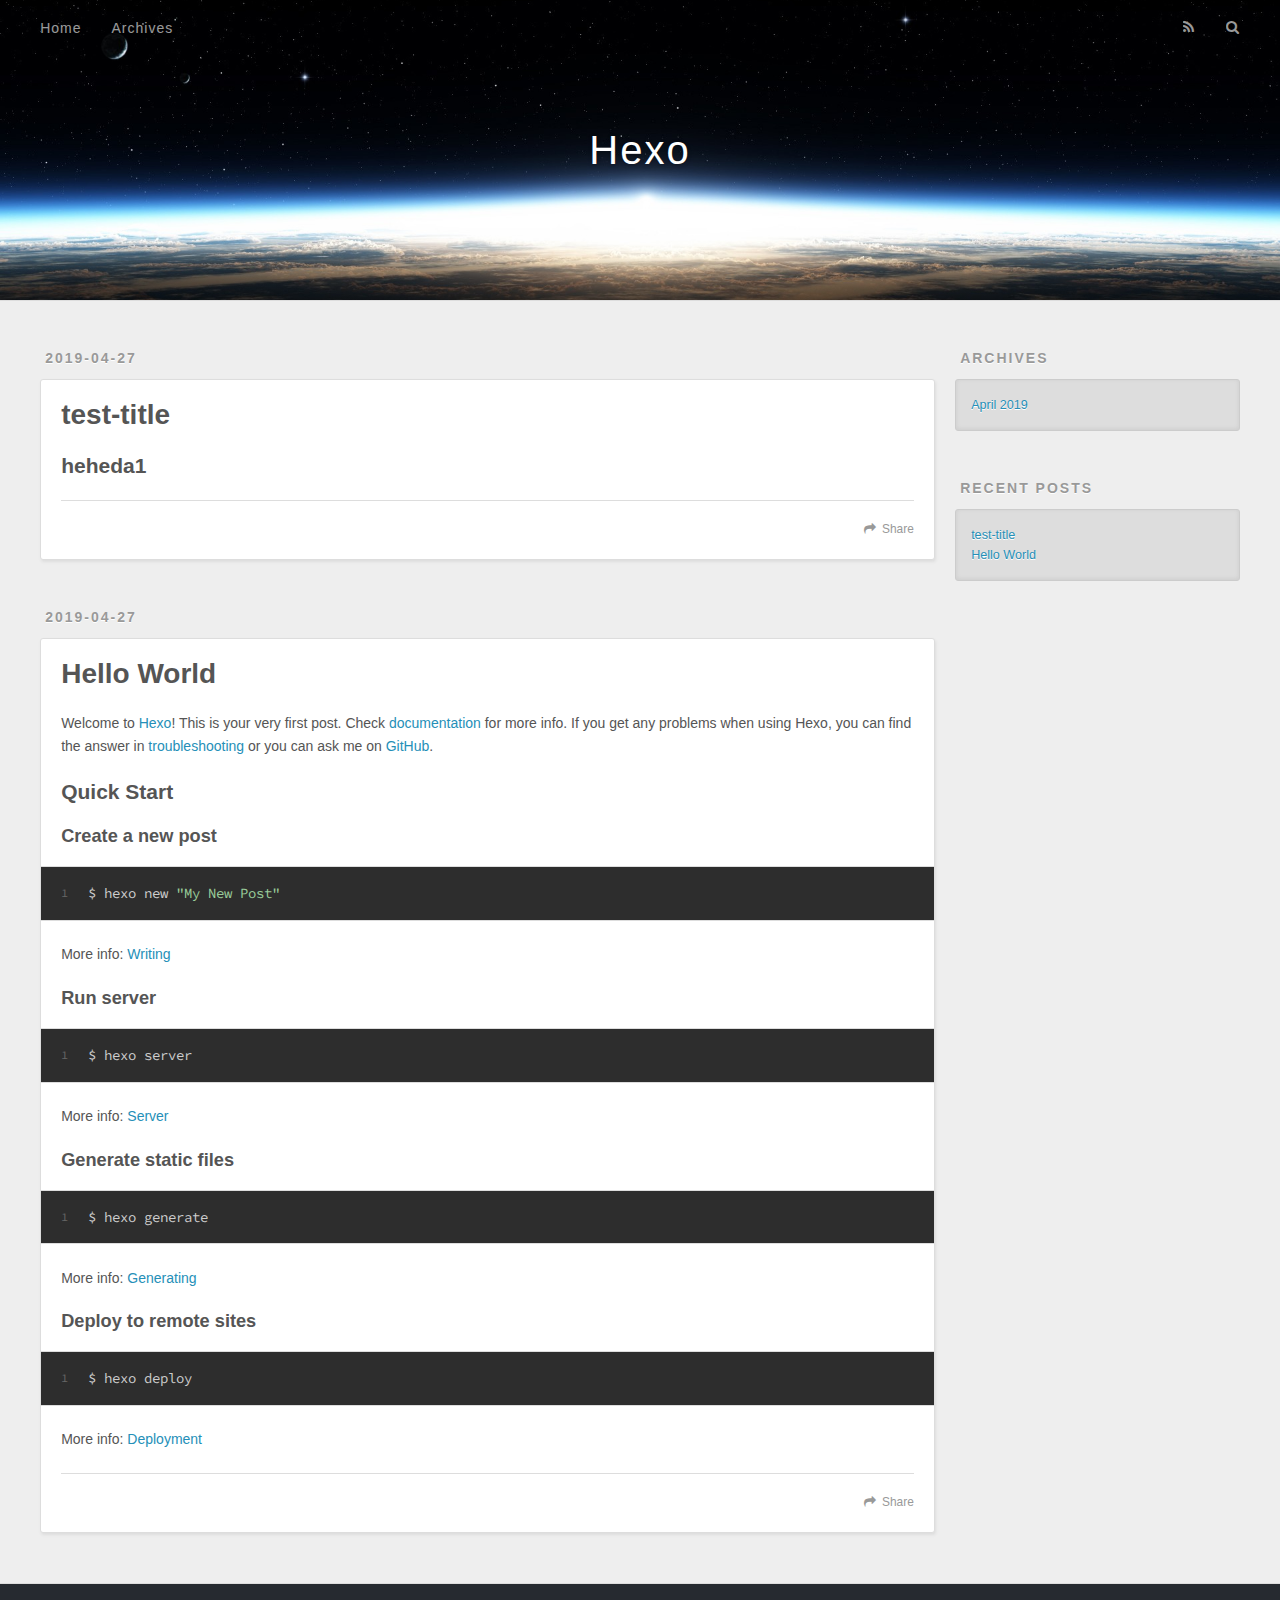
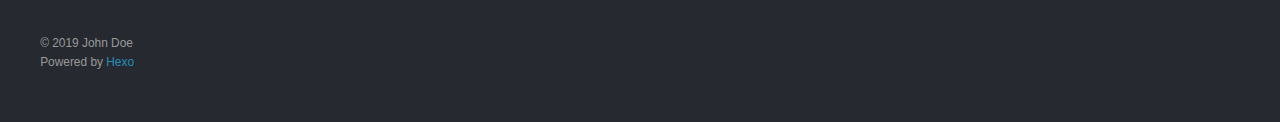
==== commit 0657374d: "Site updated: 2019-04-27 21:03:40" ====
--- a/index.html
+++ b/index.html
@@ -84,11 +84,11 @@
     
     <div class="article-entry" itemprop="articleBody">
       
-        <h2 id="heheda"><a href="#heheda" class="headerlink" title="heheda"></a>heheda</h2>
+        <h2 id="heheda1"><a href="#heheda1" class="headerlink" title="heheda1"></a>heheda1</h2>
       
     </div>
     <footer class="article-footer">
-      <a data-url="http://yoursite.com/2019/04/27/test-title/" data-id="cjuzilav8000188kyaoqfn8c8" class="article-share-link">Share</a>
+      <a data-url="http://yoursite.com/2019/04/27/test-title/" data-id="cjuzin4uk0001fsky2mlkcacw" class="article-share-link">Share</a>
       
       
     </footer>
@@ -133,7 +133,7 @@
       
     </div>
     <footer class="article-footer">
-      <a data-url="http://yoursite.com/2019/04/27/hello-world/" data-id="cjuzilav3000088kyg4arzabv" class="article-share-link">Share</a>
+      <a data-url="http://yoursite.com/2019/04/27/hello-world/" data-id="cjuzin4ug0000fskywhfiuzkt" class="article-share-link">Share</a>
       
       
     </footer>
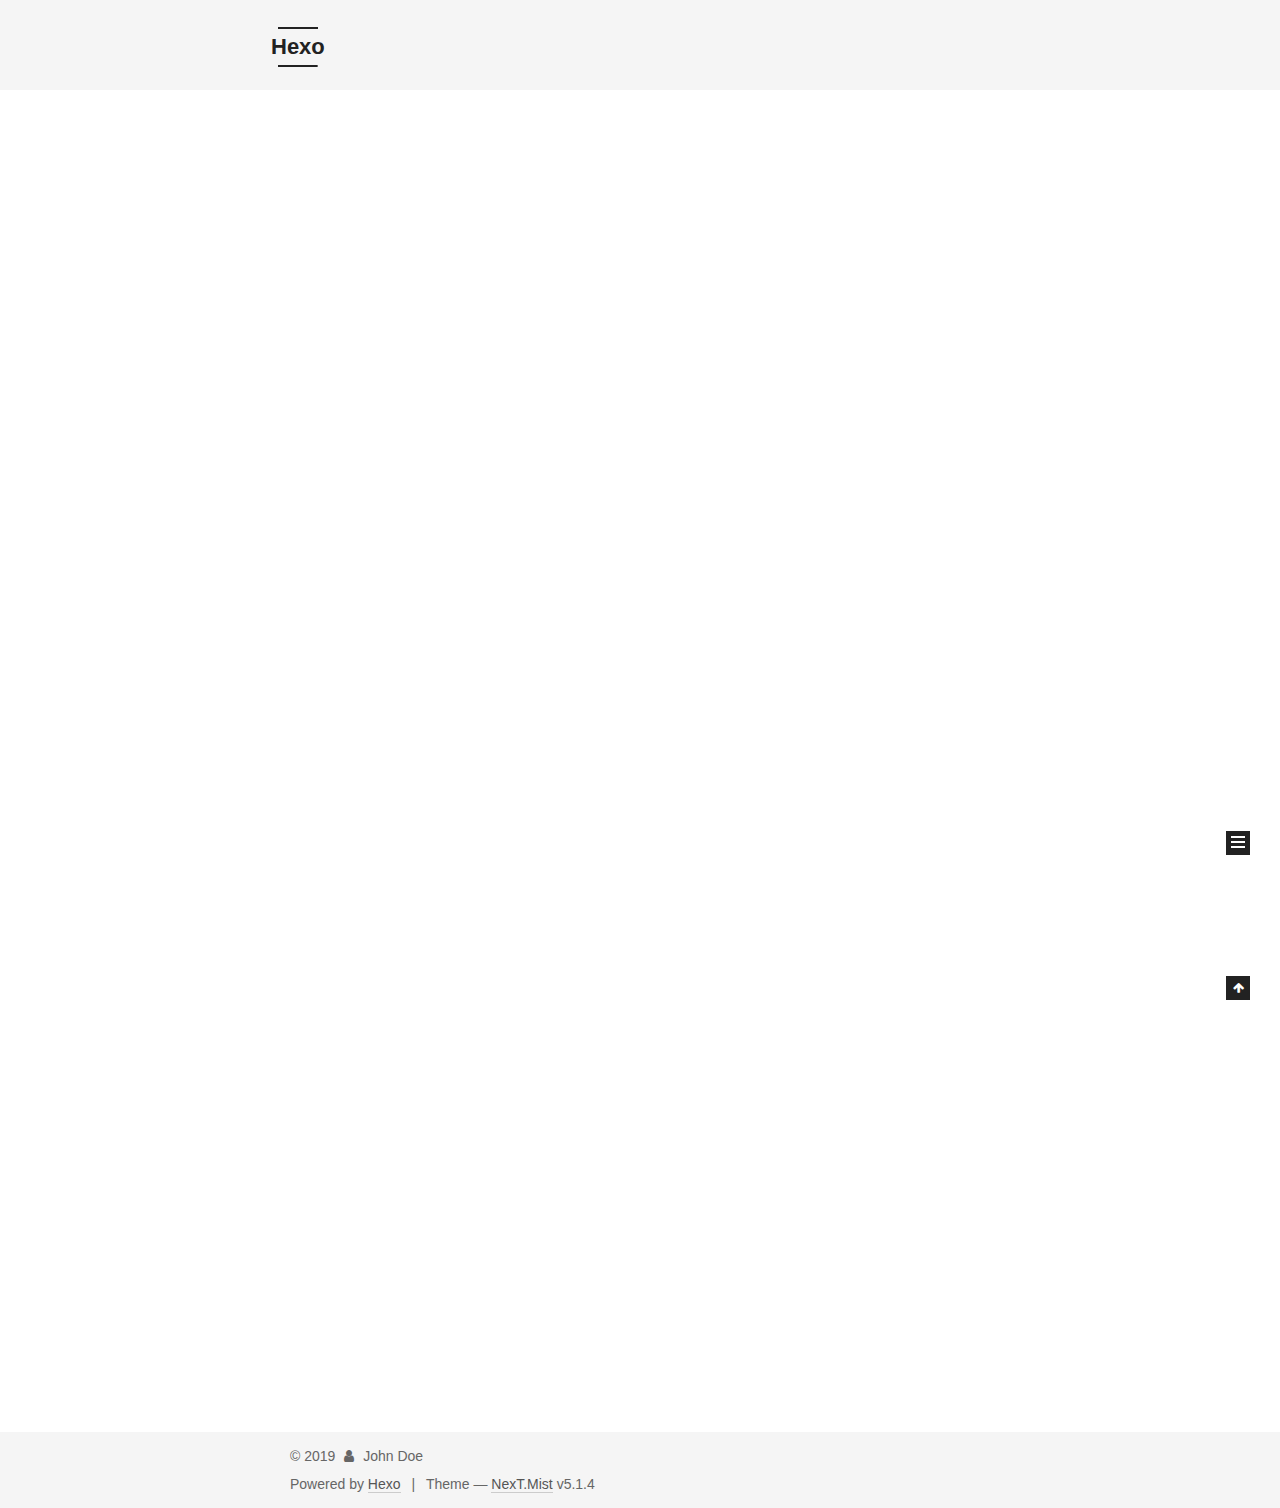
==== commit fd9ffd6a: "Site updated: 2019-04-29 00:25:00" ====
--- a/index.html
+++ b/index.html
@@ -1,126 +1,445 @@
 <!DOCTYPE html>
-<html>
+
+
+
+  
+
+
+<html class="theme-next mist use-motion" lang>
 <head><meta name="generator" content="Hexo 3.8.0">
-  <meta charset="utf-8">
-  
-  <title>Hexo</title>
-  <meta name="viewport" content="width=device-width, initial-scale=1, maximum-scale=1">
-  <meta property="og:type" content="website">
+  <meta charset="UTF-8">
+<meta http-equiv="X-UA-Compatible" content="IE=edge">
+<meta name="viewport" content="width=device-width, initial-scale=1, maximum-scale=1">
+<meta name="theme-color" content="#222">
+
+
+
+
+
+
+
+
+
+<meta http-equiv="Cache-Control" content="no-transform">
+<meta http-equiv="Cache-Control" content="no-siteapp">
+
+
+
+
+
+
+
+
+
+
+
+
+
+
+
+
+  
+  
+  <link href="/lib/fancybox/source/jquery.fancybox.css?v=2.1.5" rel="stylesheet" type="text/css">
+
+
+
+
+
+
+
+<link href="/lib/font-awesome/css/font-awesome.min.css?v=4.6.2" rel="stylesheet" type="text/css">
+
+<link href="/css/main.css?v=5.1.4" rel="stylesheet" type="text/css">
+
+
+  <link rel="apple-touch-icon" sizes="180x180" href="/images/apple-touch-icon-next.png?v=5.1.4">
+
+
+  <link rel="icon" type="image/png" sizes="32x32" href="/images/favicon-32x32-next.png?v=5.1.4">
+
+
+  <link rel="icon" type="image/png" sizes="16x16" href="/images/favicon-16x16-next.png?v=5.1.4">
+
+
+  <link rel="mask-icon" href="/images/logo.svg?v=5.1.4" color="#222">
+
+
+
+
+
+  <meta name="keywords" content="Hexo, NexT">
+
+
+
+
+
+
+
+
+
+
+<meta property="og:type" content="website">
 <meta property="og:title" content="Hexo">
 <meta property="og:url" content="http://yoursite.com/index.html">
 <meta property="og:site_name" content="Hexo">
 <meta property="og:locale" content="default">
 <meta name="twitter:card" content="summary">
 <meta name="twitter:title" content="Hexo">
-  
-    <link rel="alternate" href="/atom.xml" title="Hexo" type="application/atom+xml">
-  
-  
-    <link rel="icon" href="/favicon.png">
-  
-  
-    <link href="//fonts.googleapis.com/css?family=Source+Code+Pro" rel="stylesheet" type="text/css">
-  
-  <link rel="stylesheet" href="/css/style.css">
-  
+
+
+
+<script type="text/javascript" id="hexo.configurations">
+  var NexT = window.NexT || {};
+  var CONFIG = {
+    root: '/',
+    scheme: 'Mist',
+    version: '5.1.4',
+    sidebar: {"position":"left","display":"post","offset":12,"b2t":false,"scrollpercent":false,"onmobile":false},
+    fancybox: true,
+    tabs: true,
+    motion: {"enable":true,"async":false,"transition":{"post_block":"fadeIn","post_header":"slideDownIn","post_body":"slideDownIn","coll_header":"slideLeftIn","sidebar":"slideUpIn"}},
+    duoshuo: {
+      userId: '0',
+      author: 'Author'
+    },
+    algolia: {
+      applicationID: '',
+      apiKey: '',
+      indexName: '',
+      hits: {"per_page":10},
+      labels: {"input_placeholder":"Search for Posts","hits_empty":"We didn't find any results for the search: ${query}","hits_stats":"${hits} results found in ${time} ms"}
+    }
+  };
+</script>
+
+
+
+  <link rel="canonical" href="http://yoursite.com/">
+
+
+
+
+
+  <title>Hexo</title>
+  
+
+
+
+
+
+
+
 
 </head>
-</html>
-<body>
-  <div id="container">
-    <div id="wrap">
-      <header id="header">
-  <div id="banner"></div>
-  <div id="header-outer" class="outer">
-    <div id="header-title" class="inner">
-      <h1 id="logo-wrap">
-        <a href="/" id="logo">Hexo</a>
-      </h1>
-      
+
+<body itemscope itemtype="http://schema.org/WebPage" lang="default">
+
+  
+  
+    
+  
+
+  <div class="container sidebar-position-left 
+  page-home">
+    <div class="headband"></div>
+
+    <header id="header" class="header" itemscope itemtype="http://schema.org/WPHeader">
+      <div class="header-inner"><div class="site-brand-wrapper">
+  <div class="site-meta ">
+    
+
+    <div class="custom-logo-site-title">
+      <a href="/" class="brand" rel="start">
+        <span class="logo-line-before"><i></i></span>
+        <span class="site-title">Hexo</span>
+        <span class="logo-line-after"><i></i></span>
+      </a>
     </div>
-    <div id="header-inner" class="inner">
-      <nav id="main-nav">
-        <a id="main-nav-toggle" class="nav-icon"></a>
-        
-          <a class="main-nav-link" href="/">Home</a>
-        
-          <a class="main-nav-link" href="/archives">Archives</a>
-        
-      </nav>
-      <nav id="sub-nav">
-        
-          <a id="nav-rss-link" class="nav-icon" href="/atom.xml" title="RSS Feed"></a>
-        
-        <a id="nav-search-btn" class="nav-icon" title="Search"></a>
-      </nav>
-      <div id="search-form-wrap">
-        <form action="//google.com/search" method="get" accept-charset="UTF-8" class="search-form"><input type="search" name="q" class="search-form-input" placeholder="Search"><button type="submit" class="search-form-submit">&#xF002;</button><input type="hidden" name="sitesearch" value="http://yoursite.com"></form>
-      </div>
+      
+        <p class="site-subtitle"></p>
+      
+  </div>
+
+  <div class="site-nav-toggle">
+    <button>
+      <span class="btn-bar"></span>
+      <span class="btn-bar"></span>
+      <span class="btn-bar"></span>
+    </button>
+  </div>
+</div>
+
+<nav class="site-nav">
+  
+
+  
+    <ul id="menu" class="menu">
+      
+        
+        <li class="menu-item menu-item-home">
+          <a href="/" rel="section">
+            
+              <i class="menu-item-icon fa fa-fw fa-home"></i> <br>
+            
+            Home
+          </a>
+        </li>
+      
+        
+        <li class="menu-item menu-item-about">
+          <a href="/about/" rel="section">
+            
+              <i class="menu-item-icon fa fa-fw fa-user"></i> <br>
+            
+            About
+          </a>
+        </li>
+      
+        
+        <li class="menu-item menu-item-tags">
+          <a href="/tags/" rel="section">
+            
+              <i class="menu-item-icon fa fa-fw fa-tags"></i> <br>
+            
+            Tags
+          </a>
+        </li>
+      
+        
+        <li class="menu-item menu-item-archives">
+          <a href="/archives/" rel="section">
+            
+              <i class="menu-item-icon fa fa-fw fa-archive"></i> <br>
+            
+            Archives
+          </a>
+        </li>
+      
+
+      
+    </ul>
+  
+
+  
+</nav>
+
+
+
+ </div>
+    </header>
+
+    <main id="main" class="main">
+      <div class="main-inner">
+        <div class="content-wrap">
+          <div id="content" class="content">
+            
+  <section id="posts" class="posts-expand">
+    
+      
+
+  
+
+  
+  
+  
+
+  <article class="post post-type-normal" itemscope itemtype="http://schema.org/Article">
+  
+  
+  
+  <div class="post-block">
+    <link itemprop="mainEntityOfPage" href="http://yoursite.com/2019/04/27/test-title/">
+
+    <span hidden itemprop="author" itemscope itemtype="http://schema.org/Person">
+      <meta itemprop="name" content="John Doe">
+      <meta itemprop="description" content>
+      <meta itemprop="image" content="/images/avatar.gif">
+    </span>
+
+    <span hidden itemprop="publisher" itemscope itemtype="http://schema.org/Organization">
+      <meta itemprop="name" content="Hexo">
+    </span>
+
+    
+      <header class="post-header">
+
+        
+        
+          <h1 class="post-title" itemprop="name headline">
+                
+                <a class="post-title-link" href="/2019/04/27/test-title/" itemprop="url">test-title</a></h1>
+        
+
+        <div class="post-meta">
+          <span class="post-time">
+            
+              <span class="post-meta-item-icon">
+                <i class="fa fa-calendar-o"></i>
+              </span>
+              
+                <span class="post-meta-item-text">Posted on</span>
+              
+              <time title="Post created" itemprop="dateCreated datePublished" datetime="2019-04-27T19:47:03+08:00">
+                2019-04-27
+              </time>
+            
+
+            
+
+            
+          </span>
+
+          
+
+          
+            
+          
+
+          
+          
+
+          
+
+          
+
+          
+
+        </div>
+      </header>
+    
+
+    
+    
+    
+    <div class="post-body" itemprop="articleBody">
+
+      
+      
+
+      
+        
+          
+            <h2 id="heheda1"><a href="#heheda1" class="headerlink" title="heheda1"></a>heheda1</h2>
+          
+        
+      
     </div>
-  </div>
-</header>
-      <div class="outer">
-        <section id="main">
-  
-    <article id="post-test-title" class="article article-type-post" itemscope itemprop="blogPost">
-  <div class="article-meta">
-    <a href="/2019/04/27/test-title/" class="article-date">
-  <time datetime="2019-04-27T11:47:03.000Z" itemprop="datePublished">2019-04-27</time>
-</a>
-    
-  </div>
-  <div class="article-inner">
-    
-    
-      <header class="article-header">
-        
-  
-    <h1 itemprop="name">
-      <a class="article-title" href="/2019/04/27/test-title/">test-title</a>
-    </h1>
-  
-
-      </header>
-    
-    <div class="article-entry" itemprop="articleBody">
-      
-        <h2 id="heheda1"><a href="#heheda1" class="headerlink" title="heheda1"></a>heheda1</h2>
-      
-    </div>
-    <footer class="article-footer">
-      <a data-url="http://yoursite.com/2019/04/27/test-title/" data-id="cjuzin4uk0001fsky2mlkcacw" class="article-share-link">Share</a>
-      
+    
+    
+    
+
+    
+
+    
+
+    
+
+    <footer class="post-footer">
+      
+
+      
+
+      
+
+      
+      
+        <div class="post-eof"></div>
       
     </footer>
   </div>
   
-</article>
-
-
-  
-    <article id="post-hello-world" class="article article-type-post" itemscope itemprop="blogPost">
-  <div class="article-meta">
-    <a href="/2019/04/27/hello-world/" class="article-date">
-  <time datetime="2019-04-27T11:40:36.432Z" itemprop="datePublished">2019-04-27</time>
-</a>
-    
-  </div>
-  <div class="article-inner">
-    
-    
-      <header class="article-header">
-        
-  
-    <h1 itemprop="name">
-      <a class="article-title" href="/2019/04/27/hello-world/">Hello World</a>
-    </h1>
-  
-
+  
+  
+  </article>
+
+
+    
+      
+
+  
+
+  
+  
+  
+
+  <article class="post post-type-normal" itemscope itemtype="http://schema.org/Article">
+  
+  
+  
+  <div class="post-block">
+    <link itemprop="mainEntityOfPage" href="http://yoursite.com/2019/04/27/hello-world/">
+
+    <span hidden itemprop="author" itemscope itemtype="http://schema.org/Person">
+      <meta itemprop="name" content="John Doe">
+      <meta itemprop="description" content>
+      <meta itemprop="image" content="/images/avatar.gif">
+    </span>
+
+    <span hidden itemprop="publisher" itemscope itemtype="http://schema.org/Organization">
+      <meta itemprop="name" content="Hexo">
+    </span>
+
+    
+      <header class="post-header">
+
+        
+        
+          <h1 class="post-title" itemprop="name headline">
+                
+                <a class="post-title-link" href="/2019/04/27/hello-world/" itemprop="url">Hello World</a></h1>
+        
+
+        <div class="post-meta">
+          <span class="post-time">
+            
+              <span class="post-meta-item-icon">
+                <i class="fa fa-calendar-o"></i>
+              </span>
+              
+                <span class="post-meta-item-text">Posted on</span>
+              
+              <time title="Post created" itemprop="dateCreated datePublished" datetime="2019-04-27T19:40:36+08:00">
+                2019-04-27
+              </time>
+            
+
+            
+
+            
+          </span>
+
+          
+
+          
+            
+          
+
+          
+          
+
+          
+
+          
+
+          
+
+        </div>
       </header>
     
-    <div class="article-entry" itemprop="articleBody">
-      
-        <p>Welcome to <a href="https://hexo.io/" target="_blank" rel="noopener">Hexo</a>! This is your very first post. Check <a href="https://hexo.io/docs/" target="_blank" rel="noopener">documentation</a> for more info. If you get any problems when using Hexo, you can find the answer in <a href="https://hexo.io/docs/troubleshooting.html" target="_blank" rel="noopener">troubleshooting</a> or you can ask me on <a href="https://github.com/hexojs/hexo/issues" target="_blank" rel="noopener">GitHub</a>.</p>
+
+    
+    
+    
+    <div class="post-body" itemprop="articleBody">
+
+      
+      
+
+      
+        
+          
+            <p>Welcome to <a href="https://hexo.io/" target="_blank" rel="noopener">Hexo</a>! This is your very first post. Check <a href="https://hexo.io/docs/" target="_blank" rel="noopener">documentation</a> for more info. If you get any problems when using Hexo, you can find the answer in <a href="https://hexo.io/docs/troubleshooting.html" target="_blank" rel="noopener">troubleshooting</a> or you can ask me on <a href="https://github.com/hexojs/hexo/issues" target="_blank" rel="noopener">GitHub</a>.</p>
 <h2 id="Quick-Start"><a href="#Quick-Start" class="headerlink" title="Quick Start"></a>Quick Start</h2><h3 id="Create-a-new-post"><a href="#Create-a-new-post" class="headerlink" title="Create a new post"></a>Create a new post</h3><figure class="highlight bash"><table><tr><td class="gutter"><pre><span class="line">1</span><br></pre></td><td class="code"><pre><span class="line">$ hexo new <span class="string">"My New Post"</span></span><br></pre></td></tr></table></figure>
 <p>More info: <a href="https://hexo.io/docs/writing.html" target="_blank" rel="noopener">Writing</a></p>
 <h3 id="Run-server"><a href="#Run-server" class="headerlink" title="Run server"></a>Run server</h3><figure class="highlight bash"><table><tr><td class="gutter"><pre><span class="line">1</span><br></pre></td><td class="code"><pre><span class="line">$ hexo server</span><br></pre></td></tr></table></figure>
@@ -130,92 +449,307 @@
 <h3 id="Deploy-to-remote-sites"><a href="#Deploy-to-remote-sites" class="headerlink" title="Deploy to remote sites"></a>Deploy to remote sites</h3><figure class="highlight bash"><table><tr><td class="gutter"><pre><span class="line">1</span><br></pre></td><td class="code"><pre><span class="line">$ hexo deploy</span><br></pre></td></tr></table></figure>
 <p>More info: <a href="https://hexo.io/docs/deployment.html" target="_blank" rel="noopener">Deployment</a></p>
 
+          
+        
       
     </div>
-    <footer class="article-footer">
-      <a data-url="http://yoursite.com/2019/04/27/hello-world/" data-id="cjuzin4ug0000fskywhfiuzkt" class="article-share-link">Share</a>
-      
+    
+    
+    
+
+    
+
+    
+
+    
+
+    <footer class="post-footer">
+      
+
+      
+
+      
+
+      
+      
+        <div class="post-eof"></div>
       
     </footer>
   </div>
   
-</article>
-
-
-  
-
-</section>
-        
-          <aside id="sidebar">
-  
-    
-
-  
-    
-
-  
-    
-  
-    
-  <div class="widget-wrap">
-    <h3 class="widget-title">Archives</h3>
-    <div class="widget">
-      <ul class="archive-list"><li class="archive-list-item"><a class="archive-list-link" href="/archives/2019/04/">April 2019</a></li></ul>
+  
+  
+  </article>
+
+
+    
+  </section>
+
+  
+
+
+          </div>
+          
+
+
+          
+
+        </div>
+        
+          
+  
+  <div class="sidebar-toggle">
+    <div class="sidebar-toggle-line-wrap">
+      <span class="sidebar-toggle-line sidebar-toggle-line-first"></span>
+      <span class="sidebar-toggle-line sidebar-toggle-line-middle"></span>
+      <span class="sidebar-toggle-line sidebar-toggle-line-last"></span>
     </div>
   </div>
 
-
-  
-    
-  <div class="widget-wrap">
-    <h3 class="widget-title">Recent Posts</h3>
-    <div class="widget">
-      <ul>
-        
-          <li>
-            <a href="/2019/04/27/test-title/">test-title</a>
-          </li>
-        
-          <li>
-            <a href="/2019/04/27/hello-world/">Hello World</a>
-          </li>
-        
-      </ul>
+  <aside id="sidebar" class="sidebar">
+    
+    <div class="sidebar-inner">
+
+      
+
+      
+
+      <section class="site-overview-wrap sidebar-panel sidebar-panel-active">
+        <div class="site-overview">
+          <div class="site-author motion-element" itemprop="author" itemscope itemtype="http://schema.org/Person">
+            
+              <p class="site-author-name" itemprop="name">John Doe</p>
+              <p class="site-description motion-element" itemprop="description"></p>
+          </div>
+
+          <nav class="site-state motion-element">
+
+            
+              <div class="site-state-item site-state-posts">
+              
+                <a href="/archives/">
+              
+                  <span class="site-state-item-count">2</span>
+                  <span class="site-state-item-name">posts</span>
+                </a>
+              </div>
+            
+
+            
+
+            
+
+          </nav>
+
+          
+
+          
+
+          
+          
+
+          
+          
+
+          
+
+        </div>
+      </section>
+
+      
+
+      
+
     </div>
+  </aside>
+
+
+        
+      </div>
+    </main>
+
+    <footer id="footer" class="footer">
+      <div class="footer-inner">
+        <div class="copyright">&copy; <span itemprop="copyrightYear">2019</span>
+  <span class="with-love">
+    <i class="fa fa-user"></i>
+  </span>
+  <span class="author" itemprop="copyrightHolder">John Doe</span>
+
+  
+</div>
+
+
+  <div class="powered-by">Powered by <a class="theme-link" target="_blank" href="https://hexo.io">Hexo</a></div>
+
+
+
+  <span class="post-meta-divider">|</span>
+
+
+
+  <div class="theme-info">Theme &mdash; <a class="theme-link" target="_blank" href="https://github.com/iissnan/hexo-theme-next">NexT.Mist</a> v5.1.4</div>
+
+
+
+
+        
+
+
+
+
+
+
+
+        
+      </div>
+    </footer>
+
+    
+      <div class="back-to-top">
+        <i class="fa fa-arrow-up"></i>
+        
+      </div>
+    
+
+    
+
   </div>
 
   
-</aside>
-        
-      </div>
-      <footer id="footer">
-  
-  <div class="outer">
-    <div id="footer-info" class="inner">
-      &copy; 2019 John Doe<br>
-      Powered by <a href="http://hexo.io/" target="_blank">Hexo</a>
-    </div>
-  </div>
-</footer>
-    </div>
-    <nav id="mobile-nav">
-  
-    <a href="/" class="mobile-nav-link">Home</a>
-  
-    <a href="/archives" class="mobile-nav-link">Archives</a>
-  
-</nav>
-    
-
-<script src="//ajax.googleapis.com/ajax/libs/jquery/2.0.3/jquery.min.js"></script>
-
-
-  <link rel="stylesheet" href="/fancybox/jquery.fancybox.css">
-  <script src="/fancybox/jquery.fancybox.pack.js"></script>
-
-
-<script src="/js/script.js"></script>
-
-  </div>
+
+<script type="text/javascript">
+  if (Object.prototype.toString.call(window.Promise) !== '[object Function]') {
+    window.Promise = null;
+  }
+</script>
+
+
+
+
+
+
+
+
+
+  
+
+
+
+
+
+
+
+
+
+
+
+
+  
+  
+    <script type="text/javascript" src="/lib/jquery/index.js?v=2.1.3"></script>
+  
+
+  
+  
+    <script type="text/javascript" src="/lib/fastclick/lib/fastclick.min.js?v=1.0.6"></script>
+  
+
+  
+  
+    <script type="text/javascript" src="/lib/jquery_lazyload/jquery.lazyload.js?v=1.9.7"></script>
+  
+
+  
+  
+    <script type="text/javascript" src="/lib/velocity/velocity.min.js?v=1.2.1"></script>
+  
+
+  
+  
+    <script type="text/javascript" src="/lib/velocity/velocity.ui.min.js?v=1.2.1"></script>
+  
+
+  
+  
+    <script type="text/javascript" src="/lib/fancybox/source/jquery.fancybox.pack.js?v=2.1.5"></script>
+  
+
+
+  
+
+
+  <script type="text/javascript" src="/js/src/utils.js?v=5.1.4"></script>
+
+  <script type="text/javascript" src="/js/src/motion.js?v=5.1.4"></script>
+
+
+
+  
+  
+
+  
+
+  
+
+
+  <script type="text/javascript" src="/js/src/bootstrap.js?v=5.1.4"></script>
+
+
+
+  
+
+
+  
+
+
+
+
+	
+
+
+
+
+
+  
+
+
+
+
+
+  
+
+
+
+
+
+
+
+
+
+
+
+
+  
+
+
+
+
+
+  
+
+  
+
+  
+
+  
+  
+
+  
+
+  
+
+  
+
 </body>
-</html>+</html>
--- a/css/main.css
+++ b/css/main.css
@@ -0,0 +1,2906 @@
+/* normalize.css v3.0.2 | MIT License | git.io/normalize */
+html {
+  font-family: sans-serif; /* 1 */
+  -ms-text-size-adjust: 100%; /* 2 */
+  -webkit-text-size-adjust: 100%; /* 2 */
+}
+body {
+  margin: 0;
+}
+article,
+aside,
+details,
+figcaption,
+figure,
+footer,
+header,
+hgroup,
+main,
+menu,
+nav,
+section,
+summary {
+  display: block;
+}
+audio,
+canvas,
+progress,
+video {
+  display: inline-block; /* 1 */
+  vertical-align: baseline; /* 2 */
+}
+audio:not([controls]) {
+  display: none;
+  height: 0;
+}
+[hidden],
+template {
+  display: none;
+}
+a {
+  background-color: transparent;
+}
+a:active,
+a:hover {
+  outline: 0;
+}
+abbr[title] {
+  border-bottom: 1px dotted;
+}
+b,
+strong {
+  font-weight: bold;
+}
+dfn {
+  font-style: italic;
+}
+h1 {
+  font-size: 2em;
+  margin: 0.67em 0;
+}
+mark {
+  background: #ff0;
+  color: #000;
+}
+small {
+  font-size: 80%;
+}
+sub,
+sup {
+  font-size: 75%;
+  line-height: 0;
+  position: relative;
+  vertical-align: baseline;
+}
+sup {
+  top: -0.5em;
+}
+sub {
+  bottom: -0.25em;
+}
+img {
+  border: 0;
+}
+svg:not(:root) {
+  overflow: hidden;
+}
+figure {
+  margin: 1em 40px;
+}
+hr {
+  -moz-box-sizing: content-box;
+  box-sizing: content-box;
+  height: 0;
+}
+pre {
+  overflow: auto;
+}
+code,
+kbd,
+pre,
+samp {
+  font-family: monospace, monospace;
+  font-size: 1em;
+}
+button,
+input,
+optgroup,
+select,
+textarea {
+  color: inherit; /* 1 */
+  font: inherit; /* 2 */
+  margin: 0; /* 3 */
+}
+button {
+  overflow: visible;
+}
+button,
+select {
+  text-transform: none;
+}
+button,
+html input[type="button"],
+input[type="reset"],
+input[type="submit"] {
+  -webkit-appearance: button; /* 2 */
+  cursor: pointer; /* 3 */
+}
+button[disabled],
+html input[disabled] {
+  cursor: default;
+}
+button::-moz-focus-inner,
+input::-moz-focus-inner {
+  border: 0;
+  padding: 0;
+}
+input {
+  line-height: normal;
+}
+input[type="checkbox"],
+input[type="radio"] {
+  box-sizing: border-box; /* 1 */
+  padding: 0; /* 2 */
+}
+input[type="number"]::-webkit-inner-spin-button,
+input[type="number"]::-webkit-outer-spin-button {
+  height: auto;
+}
+input[type="search"] {
+  -webkit-appearance: textfield; /* 1 */
+  -moz-box-sizing: content-box;
+  -webkit-box-sizing: content-box; /* 2 */
+  box-sizing: content-box;
+}
+input[type="search"]::-webkit-search-cancel-button,
+input[type="search"]::-webkit-search-decoration {
+  -webkit-appearance: none;
+}
+fieldset {
+  border: 1px solid #c0c0c0;
+  margin: 0 2px;
+  padding: 0.35em 0.625em 0.75em;
+}
+legend {
+  border: 0; /* 1 */
+  padding: 0; /* 2 */
+}
+textarea {
+  overflow: auto;
+}
+optgroup {
+  font-weight: bold;
+}
+table {
+  border-collapse: collapse;
+  border-spacing: 0;
+}
+td,
+th {
+  padding: 0;
+}
+::selection {
+  background: #262a30;
+  color: #fff;
+}
+body {
+  position: relative;
+  font-family: 'Lato', "PingFang SC", "Microsoft YaHei", sans-serif;
+  font-size: 14px;
+  line-height: 2;
+  color: #555;
+  background: #fff;
+}
+@media (max-width: 767px) {
+  body {
+    padding-right: 0 !important;
+  }
+}
+@media (min-width: 768px) and (max-width: 991px) {
+  body {
+    padding-right: 0 !important;
+  }
+}
+@media (min-width: 1600px) {
+  body {
+    font-size: 16px;
+  }
+}
+h1,
+h2,
+h3,
+h4,
+h5,
+h6 {
+  margin: 0;
+  padding: 0;
+  font-weight: bold;
+  line-height: 1.5;
+  font-family: 'Lato', "PingFang SC", "Microsoft YaHei", sans-serif;
+}
+h2,
+h3,
+h4,
+h5,
+h6 {
+  margin: 20px 0 15px;
+}
+h1 {
+  font-size: 24px;
+}
+@media (max-width: 767px) {
+  h1 {
+    font-size: 20px;
+  }
+}
+h2 {
+  font-size: 22px;
+}
+@media (max-width: 767px) {
+  h2 {
+    font-size: 18px;
+  }
+}
+h3 {
+  font-size: 20px;
+}
+@media (max-width: 767px) {
+  h3 {
+    font-size: 16px;
+  }
+}
+h4 {
+  font-size: 18px;
+}
+@media (max-width: 767px) {
+  h4 {
+    font-size: 14px;
+  }
+}
+h5 {
+  font-size: 16px;
+}
+@media (max-width: 767px) {
+  h5 {
+    font-size: 12px;
+  }
+}
+h6 {
+  font-size: 14px;
+}
+@media (max-width: 767px) {
+  h6 {
+    font-size: 10px;
+  }
+}
+p {
+  margin: 0 0 20px 0;
+}
+a {
+  color: #555;
+  text-decoration: none;
+  outline: none;
+  border-bottom: 1px solid #999;
+  word-wrap: break-word;
+}
+a:hover {
+  color: #222;
+  border-bottom-color: #222;
+}
+blockquote {
+  margin: 0;
+  padding: 0;
+}
+img {
+  display: block;
+  margin: auto;
+  max-width: 100%;
+  height: auto;
+}
+hr {
+  margin: 40px 0;
+  height: 3px;
+  border: none;
+  background-color: #ddd;
+  background-image: repeating-linear-gradient(-45deg, #fff, #fff 4px, transparent 4px, transparent 8px);
+}
+blockquote {
+  padding: 0 15px;
+  color: #666;
+  border-left: 4px solid #ddd;
+}
+blockquote cite::before {
+  content: "-";
+  padding: 0 5px;
+}
+dt {
+  font-weight: 700;
+}
+dd {
+  margin: 0;
+  padding: 0;
+}
+kbd {
+  border: 1px solid #ccc;
+  border-radius: 0.2em;
+  box-shadow: 0.1em 0.1em 0.2em rgba(0,0,0,0.1);
+  background-color: #f9f9f9;
+  font-family: inherit;
+  background-image: -webkit-linear-gradient(top, #eee, #fff, #eee);
+  padding: 0.1em 0.3em;
+  white-space: nowrap;
+}
+.text-left {
+  text-align: left;
+}
+.text-center {
+  text-align: center;
+}
+.text-right {
+  text-align: right;
+}
+.text-justify {
+  text-align: justify;
+}
+.text-nowrap {
+  white-space: nowrap;
+}
+.text-lowercase {
+  text-transform: lowercase;
+}
+.text-uppercase {
+  text-transform: uppercase;
+}
+.text-capitalize {
+  text-transform: capitalize;
+}
+.center-block {
+  display: block;
+  margin-left: auto;
+  margin-right: auto;
+}
+.clearfix:before,
+.clearfix:after {
+  content: " ";
+  display: table;
+}
+.clearfix:after {
+  clear: both;
+}
+.pullquote {
+  width: 45%;
+}
+.pullquote.left {
+  float: left;
+  margin-left: 5px;
+  margin-right: 10px;
+}
+.pullquote.right {
+  float: right;
+  margin-left: 10px;
+  margin-right: 5px;
+}
+.affix.affix.affix {
+  position: fixed;
+}
+.translation {
+  margin-top: -20px;
+  font-size: 14px;
+  color: #999;
+}
+.scrollbar-measure {
+  width: 100px;
+  height: 100px;
+  overflow: scroll;
+  position: absolute;
+  top: -9999px;
+}
+.use-motion .motion-element {
+  opacity: 0;
+}
+table {
+  margin: 20px 0;
+  width: 100%;
+  border-collapse: collapse;
+  border-spacing: 0;
+  border: 1px solid #ddd;
+  font-size: 14px;
+  table-layout: fixed;
+  word-wrap: break-all;
+}
+table>tbody>tr:nth-of-type(odd) {
+  background-color: #f9f9f9;
+}
+table>tbody>tr:hover {
+  background-color: #f5f5f5;
+}
+caption,
+th,
+td {
+  padding: 8px;
+  text-align: left;
+  vertical-align: middle;
+  font-weight: normal;
+}
+th,
+td {
+  border-bottom: 3px solid #ddd;
+  border-right: 1px solid #eee;
+}
+th {
+  padding-bottom: 10px;
+  font-weight: 700;
+}
+td {
+  border-bottom-width: 1px;
+}
+html,
+body {
+  height: 100%;
+}
+.container {
+  position: relative;
+  min-height: 100%;
+}
+.header-inner {
+  margin: 0 auto;
+  padding: 100px 0 70px;
+  width: 700px;
+}
+@media (min-width: 1600px) {
+  .container .header-inner {
+    width: 900px;
+  }
+}
+.main {
+  padding-bottom: 150px;
+}
+.main-inner {
+  margin: 0 auto;
+  width: 700px;
+}
+@media (min-width: 1600px) {
+  .container .main-inner {
+    width: 900px;
+  }
+}
+.footer {
+  position: absolute;
+  left: 0;
+  bottom: 0;
+  width: 100%;
+  min-height: 50px;
+}
+.footer-inner {
+  box-sizing: border-box;
+  margin: 20px auto;
+  width: 700px;
+}
+@media (min-width: 1600px) {
+  .container .footer-inner {
+    width: 900px;
+  }
+}
+pre,
+.highlight {
+  overflow: auto;
+  margin: 20px 0;
+  padding: 0;
+  font-size: 13px;
+  color: #4d4d4c;
+  background: #f7f7f7;
+  line-height: 1.6;
+}
+pre,
+code {
+  font-family: consolas, Menlo, "PingFang SC", "Microsoft YaHei", monospace;
+}
+code {
+  padding: 2px 4px;
+  word-wrap: break-word;
+  color: #555;
+  background: #eee;
+  border-radius: 3px;
+  font-size: 13px;
+}
+pre {
+  padding: 10px;
+}
+pre code {
+  padding: 0;
+  color: #4d4d4c;
+  background: none;
+  text-shadow: none;
+}
+.highlight {
+  border-radius: 1px;
+}
+.highlight pre {
+  border: none;
+  margin: 0;
+  padding: 10px 0;
+}
+.highlight table {
+  margin: 0;
+  width: auto;
+  border: none;
+}
+.highlight td {
+  border: none;
+  padding: 0;
+}
+.highlight figcaption {
+  font-size: 1em;
+  color: #4d4d4c;
+  line-height: 1em;
+  margin-bottom: 1em;
+}
+.highlight figcaption:before,
+.highlight figcaption:after {
+  content: " ";
+  display: table;
+}
+.highlight figcaption:after {
+  clear: both;
+}
+.highlight figcaption a {
+  float: right;
+  color: #4d4d4c;
+}
+.highlight figcaption a:hover {
+  border-bottom-color: #4d4d4c;
+}
+.highlight .gutter pre {
+  padding-left: 10px;
+  padding-right: 10px;
+  color: #869194;
+  text-align: right;
+  background-color: #eff2f3;
+}
+.highlight .code pre {
+  width: 100%;
+  padding-left: 10px;
+  padding-right: 10px;
+  background-color: #f7f7f7;
+}
+.highlight .line {
+  height: 20px;
+}
+.gutter {
+  -webkit-user-select: none;
+  -moz-user-select: none;
+  -ms-user-select: none;
+  user-select: none;
+}
+.gist table {
+  width: auto;
+}
+.gist table td {
+  border: none;
+}
+pre .deletion {
+  background: #fdd;
+}
+pre .addition {
+  background: #dfd;
+}
+pre .meta {
+  color: #8959a8;
+}
+pre .comment {
+  color: #8e908c;
+}
+pre .variable,
+pre .attribute,
+pre .tag,
+pre .regexp,
+pre .ruby .constant,
+pre .xml .tag .title,
+pre .xml .pi,
+pre .xml .doctype,
+pre .html .doctype,
+pre .css .id,
+pre .css .class,
+pre .css .pseudo {
+  color: #c82829;
+}
+pre .number,
+pre .preprocessor,
+pre .built_in,
+pre .literal,
+pre .params,
+pre .constant,
+pre .command {
+  color: #f5871f;
+}
+pre .ruby .class .title,
+pre .css .rules .attribute,
+pre .string,
+pre .value,
+pre .inheritance,
+pre .header,
+pre .ruby .symbol,
+pre .xml .cdata,
+pre .special,
+pre .number,
+pre .formula {
+  color: #718c00;
+}
+pre .title,
+pre .css .hexcolor {
+  color: #3e999f;
+}
+pre .function,
+pre .python .decorator,
+pre .python .title,
+pre .ruby .function .title,
+pre .ruby .title .keyword,
+pre .perl .sub,
+pre .javascript .title,
+pre .coffeescript .title {
+  color: #4271ae;
+}
+pre .keyword,
+pre .javascript .function {
+  color: #8959a8;
+}
+.full-image.full-image.full-image.full-image {
+  border: none;
+  max-width: 100%;
+  width: auto;
+  margin: 20px auto 25px;
+}
+@media (min-width: 992px) {
+  .full-image.full-image.full-image.full-image {
+    max-width: none;
+    width: 110%;
+    margin: 25px -5%;
+  }
+}
+.blockquote-center,
+.page-home .post-type-quote blockquote,
+.page-post-detail .post-type-quote blockquote {
+  position: relative;
+  margin: 40px 0;
+  padding: 0;
+  border-left: none;
+  text-align: center;
+}
+.blockquote-center::before,
+.page-home .post-type-quote blockquote::before,
+.page-post-detail .post-type-quote blockquote::before,
+.blockquote-center::after,
+.page-home .post-type-quote blockquote::after,
+.page-post-detail .post-type-quote blockquote::after {
+  position: absolute;
+  content: ' ';
+  display: block;
+  width: 100%;
+  height: 24px;
+  opacity: 0.2;
+  background-repeat: no-repeat;
+  background-position: 0 -6px;
+  background-size: 22px 22px;
+}
+.blockquote-center::before,
+.page-home .post-type-quote blockquote::before,
+.page-post-detail .post-type-quote blockquote::before {
+  top: -20px;
+  background-image: url("../images/quote-l.svg");
+  border-top: 1px solid #ccc;
+}
+.blockquote-center::after,
+.page-home .post-type-quote blockquote::after,
+.page-post-detail .post-type-quote blockquote::after {
+  bottom: -20px;
+  background-image: url("../images/quote-r.svg");
+  border-bottom: 1px solid #ccc;
+  background-position: 100% 8px;
+}
+.blockquote-center p,
+.page-home .post-type-quote blockquote p,
+.page-post-detail .post-type-quote blockquote p,
+.blockquote-center div,
+.page-home .post-type-quote blockquote div,
+.page-post-detail .post-type-quote blockquote div {
+  text-align: center;
+}
+.post .post-body .group-picture img {
+  box-sizing: border-box;
+  padding: 0 3px;
+  border: none;
+}
+.post .group-picture-row {
+  overflow: hidden;
+  margin-top: 6px;
+}
+.post .group-picture-row:first-child {
+  margin-top: 0;
+}
+.post .group-picture-column {
+  float: left;
+}
+.page-post-detail .post-body .group-picture-column {
+  float: none;
+  margin-top: 10px;
+  width: auto !important;
+}
+.page-post-detail .post-body .group-picture-column img {
+  margin: 0 auto;
+}
+.page-archive .group-picture-container {
+  overflow: hidden;
+}
+.page-archive .group-picture-row {
+  float: left;
+}
+.page-archive .group-picture-row:first-child {
+  margin-top: 6px;
+}
+.page-archive .group-picture-column {
+  max-width: 150px;
+  max-height: 150px;
+}
+.post-body .note {
+  position: relative;
+  padding: 15px;
+  margin-bottom: 20px;
+  border: 1px solid #eee;
+  border-left-width: 5px;
+  border-radius: 3px;
+}
+.post-body .note h2,
+.post-body .note h3,
+.post-body .note h4,
+.post-body .note h5,
+.post-body .note h6 {
+  margin-top: 0;
+  margin-bottom: 0;
+  border-bottom: initial;
+  padding-top: 0 !important;
+}
+.post-body .note p:first-child,
+.post-body .note ul:first-child,
+.post-body .note ol:first-child,
+.post-body .note table:first-child,
+.post-body .note pre:first-child,
+.post-body .note blockquote:first-child {
+  margin-top: 0;
+}
+.post-body .note p:last-child,
+.post-body .note ul:last-child,
+.post-body .note ol:last-child,
+.post-body .note table:last-child,
+.post-body .note pre:last-child,
+.post-body .note blockquote:last-child {
+  margin-bottom: 0;
+}
+.post-body .note.default {
+  border-left-color: #777;
+}
+.post-body .note.default h2,
+.post-body .note.default h3,
+.post-body .note.default h4,
+.post-body .note.default h5,
+.post-body .note.default h6 {
+  color: #777;
+}
+.post-body .note.primary {
+  border-left-color: #6f42c1;
+}
+.post-body .note.primary h2,
+.post-body .note.primary h3,
+.post-body .note.primary h4,
+.post-body .note.primary h5,
+.post-body .note.primary h6 {
+  color: #6f42c1;
+}
+.post-body .note.info {
+  border-left-color: #428bca;
+}
+.post-body .note.info h2,
+.post-body .note.info h3,
+.post-body .note.info h4,
+.post-body .note.info h5,
+.post-body .note.info h6 {
+  color: #428bca;
+}
+.post-body .note.success {
+  border-left-color: #5cb85c;
+}
+.post-body .note.success h2,
+.post-body .note.success h3,
+.post-body .note.success h4,
+.post-body .note.success h5,
+.post-body .note.success h6 {
+  color: #5cb85c;
+}
+.post-body .note.warning {
+  border-left-color: #f0ad4e;
+}
+.post-body .note.warning h2,
+.post-body .note.warning h3,
+.post-body .note.warning h4,
+.post-body .note.warning h5,
+.post-body .note.warning h6 {
+  color: #f0ad4e;
+}
+.post-body .note.danger {
+  border-left-color: #d9534f;
+}
+.post-body .note.danger h2,
+.post-body .note.danger h3,
+.post-body .note.danger h4,
+.post-body .note.danger h5,
+.post-body .note.danger h6 {
+  color: #d9534f;
+}
+.post-body .label {
+  display: inline;
+  padding: 0 2px;
+  white-space: nowrap;
+}
+.post-body .label.default {
+  background-color: #f0f0f0;
+}
+.post-body .label.primary {
+  background-color: #efe6f7;
+}
+.post-body .label.info {
+  background-color: #e5f2f8;
+}
+.post-body .label.success {
+  background-color: #e7f4e9;
+}
+.post-body .label.warning {
+  background-color: #fcf6e1;
+}
+.post-body .label.danger {
+  background-color: #fae8eb;
+}
+.post-body .tabs {
+  position: relative;
+  display: block;
+  margin-bottom: 20px;
+  padding-top: 10px;
+}
+.post-body .tabs ul.nav-tabs {
+  margin: 0;
+  padding: 0;
+  display: flex;
+  margin-bottom: -1px;
+}
+@media (max-width: 413px) {
+  .post-body .tabs ul.nav-tabs {
+    display: block;
+    margin-bottom: 5px;
+  }
+}
+.post-body .tabs ul.nav-tabs li.tab {
+  list-style-type: none !important;
+  margin: 0 0.25em 0 0;
+  border-top: 3px solid transparent;
+  border-left: 1px solid transparent;
+  border-right: 1px solid transparent;
+}
+@media (max-width: 413px) {
+  .post-body .tabs ul.nav-tabs li.tab {
+    margin: initial;
+    border-top: 1px solid transparent;
+    border-left: 3px solid transparent;
+    border-right: 1px solid transparent;
+    border-bottom: 1px solid transparent;
+  }
+}
+.post-body .tabs ul.nav-tabs li.tab a {
+  outline: 0;
+  border-bottom: initial;
+  display: block;
+  line-height: 1.8em;
+  padding: 0.25em 0.75em;
+  transition-duration: 0.2s;
+  transition-timing-function: ease-out;
+  transition-delay: 0s;
+}
+.post-body .tabs ul.nav-tabs li.tab a i {
+  width: 1.285714285714286em;
+}
+.post-body .tabs ul.nav-tabs li.tab.active {
+  border-top: 3px solid #fc6423;
+  border-left: 1px solid #ddd;
+  border-right: 1px solid #ddd;
+  background-color: #fff;
+}
+@media (max-width: 413px) {
+  .post-body .tabs ul.nav-tabs li.tab.active {
+    border-top: 1px solid #ddd;
+    border-left: 3px solid #fc6423;
+    border-right: 1px solid #ddd;
+    border-bottom: 1px solid #ddd;
+  }
+}
+.post-body .tabs ul.nav-tabs li.tab.active a {
+  cursor: default;
+  color: #555;
+}
+.post-body .tabs .tab-content {
+  background-color: #fff;
+}
+.post-body .tabs .tab-content .tab-pane {
+  border: 1px solid #ddd;
+  padding: 20px 20px 0 20px;
+}
+.post-body .tabs .tab-content .tab-pane:not(.active) {
+  display: none !important;
+}
+.post-body .tabs .tab-content .tab-pane.active {
+  display: block !important;
+}
+.btn {
+  display: inline-block;
+  padding: 0 20px;
+  font-size: 14px;
+  color: #555;
+  background: transparent;
+  border: 2px solid #222;
+  text-decoration: none;
+  border-radius: 0;
+  transition-property: background-color;
+  transition-duration: 0.2s;
+  transition-timing-function: ease-in-out;
+  transition-delay: 0s;
+  line-height: 2;
+}
+.btn:hover {
+  border-color: #222;
+  color: #222;
+  background: #fff;
+}
+.btn +.btn {
+  margin: 0 0 8px 8px;
+}
+.btn .fa-fw {
+  width: 1.285714285714286em;
+  text-align: left;
+}
+.btn-bar {
+  display: block;
+  width: 22px;
+  height: 2px;
+  background: #555;
+  border-radius: 1px;
+}
+.btn-bar+.btn-bar {
+  margin-top: 4px;
+}
+.pagination {
+  margin: 120px 0 40px;
+  text-align: center;
+  border-top: 1px solid #eee;
+}
+.page-number-basic,
+.pagination .prev,
+.pagination .next,
+.pagination .page-number,
+.pagination .space {
+  display: inline-block;
+  position: relative;
+  top: -1px;
+  margin: 0 10px;
+  padding: 0 11px;
+}
+@media (max-width: 767px) {
+  .page-number-basic,
+  .pagination .prev,
+  .pagination .next,
+  .pagination .page-number,
+  .pagination .space {
+    margin: 0 5px;
+  }
+}
+.pagination .prev,
+.pagination .next,
+.pagination .page-number {
+  border-bottom: 0;
+  border-top: 1px solid #eee;
+  transition-property: border-color;
+  transition-duration: 0.2s;
+  transition-timing-function: ease-in-out;
+  transition-delay: 0s;
+}
+.pagination .prev:hover,
+.pagination .next:hover,
+.pagination .page-number:hover {
+  border-top-color: #222;
+}
+.pagination .space {
+  padding: 0;
+  margin: 0;
+}
+.pagination .prev {
+  margin-left: 0;
+}
+.pagination .next {
+  margin-right: 0;
+}
+.pagination .page-number.current {
+  color: #fff;
+  background: #ccc;
+  border-top-color: #ccc;
+}
+@media (max-width: 767px) {
+  .pagination {
+    border-top: none;
+  }
+  .pagination .prev,
+  .pagination .next,
+  .pagination .page-number {
+    margin-bottom: 10px;
+    border-top: 0;
+    border-bottom: 1px solid #eee;
+    padding: 0 10px;
+  }
+  .pagination .prev:hover,
+  .pagination .next:hover,
+  .pagination .page-number:hover {
+    border-bottom-color: #222;
+  }
+}
+.comments {
+  margin: 60px 20px 0;
+}
+.tag-cloud {
+  text-align: center;
+}
+.tag-cloud a {
+  display: inline-block;
+  margin: 10px;
+}
+.back-to-top {
+  box-sizing: border-box;
+  position: fixed;
+  bottom: -100px;
+  right: 30px;
+  z-index: 1050;
+  padding: 0 6px;
+  width: 24px;
+  background: #222;
+  font-size: 12px;
+  opacity: 1;
+  color: #fff;
+  cursor: pointer;
+  text-align: center;
+  -webkit-transform: translateZ(0);
+  transition-property: bottom;
+  transition-duration: 0.2s;
+  transition-timing-function: ease-in-out;
+  transition-delay: 0s;
+}
+@media (min-width: 768px) and (max-width: 991px) {
+  .back-to-top {
+    display: none !important;
+  }
+}
+@media (max-width: 767px) {
+  .back-to-top {
+    display: none !important;
+  }
+}
+.back-to-top.back-to-top-on {
+  bottom: 19px;
+}
+.header {
+  background: transparent;
+}
+.header-inner {
+  position: relative;
+}
+.headband {
+  height: 3px;
+  background: #222;
+}
+.site-meta {
+  margin: 0;
+  text-align: left;
+}
+@media (max-width: 767px) {
+  .site-meta {
+    text-align: center;
+  }
+}
+.brand {
+  position: relative;
+  display: inline-block;
+  padding: 0 40px;
+  color: #222;
+  background: #222;
+  border-bottom: none;
+}
+.brand:hover {
+  color: #222;
+}
+.logo {
+  display: inline-block;
+  margin-right: 5px;
+  line-height: 36px;
+  vertical-align: top;
+}
+.site-title {
+  display: inline-block;
+  vertical-align: top;
+  line-height: 36px;
+  font-size: 20px;
+  font-weight: normal;
+  font-family: 'Lato', "PingFang SC", "Microsoft YaHei", sans-serif;
+}
+.site-subtitle {
+  margin-top: 10px;
+  font-size: 13px;
+  color: #999;
+}
+.use-motion .brand {
+  opacity: 0;
+}
+.use-motion .logo,
+.use-motion .site-title,
+.use-motion .site-subtitle {
+  opacity: 0;
+  position: relative;
+  top: -10px;
+}
+.site-nav-toggle {
+  display: none;
+  position: absolute;
+  top: 10px;
+  left: 10px;
+}
+@media (max-width: 767px) {
+  .site-nav-toggle {
+    display: block;
+  }
+}
+.site-nav-toggle button {
+  margin-top: 2px;
+  padding: 9px 10px;
+  background: transparent;
+  border: none;
+}
+@media (max-width: 767px) {
+  .site-nav {
+    display: none;
+    margin: 0 -10px;
+    padding: 0 10px;
+    clear: both;
+    border-top: 1px solid #ddd;
+  }
+}
+@media (min-width: 768px) and (max-width: 991px) {
+  .site-nav {
+    display: block !important;
+  }
+}
+@media (min-width: 992px) {
+  .site-nav {
+    display: block !important;
+  }
+}
+.menu {
+  margin-top: 20px;
+  padding-left: 0;
+  text-align: center;
+}
+.menu .menu-item {
+  display: inline-block;
+  margin: 0 10px;
+  list-style: none;
+}
+@media screen and (max-width: 767px) {
+  .menu .menu-item {
+    margin-top: 10px;
+  }
+}
+.menu .menu-item a {
+  display: block;
+  font-size: 13px;
+  line-height: inherit;
+  border-bottom: 1px solid transparent;
+  transition-property: border-color;
+  transition-duration: 0.2s;
+  transition-timing-function: ease-in-out;
+  transition-delay: 0s;
+}
+.menu .menu-item a:hover {
+  border-bottom-color: #222;
+}
+.menu .menu-item .fa {
+  margin-right: 5px;
+}
+.use-motion .menu-item {
+  opacity: 0;
+}
+.post-body {
+  font-family: 'Lato', "PingFang SC", "Microsoft YaHei", sans-serif;
+}
+@media (max-width: 767px) {
+  .post-body {
+    word-break: break-word;
+  }
+}
+.post-body .fancybox img {
+  display: block !important;
+  margin: 0 auto;
+  cursor: pointer;
+  cursor: zoom-in;
+  cursor: -webkit-zoom-in;
+}
+.post-body .image-caption,
+.post-body .figure .caption {
+  margin: -20px auto 15px;
+  text-align: center;
+  font-size: 14px;
+  color: #999;
+  font-weight: bold;
+  line-height: 1;
+}
+.post-sticky-flag {
+  display: inline-block;
+  font-size: 16px;
+  -ms-transform: rotate(30deg);
+  -webkit-transform: rotate(30deg);
+  -moz-transform: rotate(30deg);
+  -ms-transform: rotate(30deg);
+  -o-transform: rotate(30deg);
+  transform: rotate(30deg);
+}
+.use-motion .post-block,
+.use-motion .pagination,
+.use-motion .comments {
+  opacity: 0;
+}
+.use-motion .post-header {
+  opacity: 0;
+}
+.use-motion .post-body {
+  opacity: 0;
+}
+.use-motion .collection-title {
+  opacity: 0;
+}
+.posts-expand {
+  padding-top: 40px;
+}
+@media (max-width: 767px) {
+  .posts-expand {
+    margin: 0 20px;
+  }
+  .post-body pre .gutter pre {
+    padding-right: 10px;
+  }
+  .post-body .highlight {
+    margin-left: 0px;
+    margin-right: 0px;
+    padding: 0;
+  }
+  .post-body .highlight .gutter pre {
+    padding-right: 10px;
+  }
+}
+@media (min-width: 992px) {
+  .posts-expand .post-body {
+    text-align: justify;
+  }
+}
+.posts-expand .post-body h2,
+.posts-expand .post-body h3,
+.posts-expand .post-body h4,
+.posts-expand .post-body h5,
+.posts-expand .post-body h6 {
+  padding-top: 10px;
+}
+.posts-expand .post-body h2 .header-anchor,
+.posts-expand .post-body h3 .header-anchor,
+.posts-expand .post-body h4 .header-anchor,
+.posts-expand .post-body h5 .header-anchor,
+.posts-expand .post-body h6 .header-anchor {
+  float: right;
+  margin-left: 10px;
+  color: #ccc;
+  border-bottom-style: none;
+  visibility: hidden;
+}
+.posts-expand .post-body h2 .header-anchor:hover,
+.posts-expand .post-body h3 .header-anchor:hover,
+.posts-expand .post-body h4 .header-anchor:hover,
+.posts-expand .post-body h5 .header-anchor:hover,
+.posts-expand .post-body h6 .header-anchor:hover {
+  color: inherit;
+}
+.posts-expand .post-body h2:hover .header-anchor,
+.posts-expand .post-body h3:hover .header-anchor,
+.posts-expand .post-body h4:hover .header-anchor,
+.posts-expand .post-body h5:hover .header-anchor,
+.posts-expand .post-body h6:hover .header-anchor {
+  visibility: visible;
+}
+.posts-expand .post-body ul li {
+  list-style: circle;
+}
+.posts-expand .post-body img {
+  box-sizing: border-box;
+  margin: auto;
+  padding: 3px;
+  border: 1px solid #ddd;
+}
+.posts-expand .post-body .fancybox img {
+  margin: 0 auto 25px;
+}
+@media (max-width: 767px) {
+  .posts-collapse {
+    margin: 0 20px;
+  }
+  .posts-collapse .post-title,
+  .posts-collapse .post-meta {
+    display: block;
+    width: auto;
+    text-align: left;
+  }
+}
+.posts-collapse {
+  position: relative;
+  z-index: 1010;
+  margin-left: 0;
+}
+.posts-collapse::after {
+  content: " ";
+  position: absolute;
+  top: 20px;
+  left: 0;
+  margin-left: -2px;
+  width: 4px;
+  height: 100%;
+  background: #f5f5f5;
+  z-index: -1;
+}
+@media (max-width: 767px) {
+  .posts-collapse {
+    margin: 0 20px;
+  }
+}
+.posts-collapse .collection-title {
+  position: relative;
+  margin: 60px 0;
+}
+.posts-collapse .collection-title h1,
+.posts-collapse .collection-title h2 {
+  margin-left: 20px;
+}
+.posts-collapse .collection-title small {
+  color: #bbb;
+  margin-left: 5px;
+}
+.posts-collapse .collection-title::before {
+  content: " ";
+  position: absolute;
+  left: 0;
+  top: 50%;
+  margin-left: -4px;
+  margin-top: -4px;
+  width: 8px;
+  height: 8px;
+  background: #bbb;
+  border-radius: 50%;
+}
+.posts-collapse .post {
+  margin: 30px 0;
+}
+.posts-collapse .post-header {
+  position: relative;
+  transition-duration: 0.2s;
+  transition-timing-function: ease-in-out;
+  transition-delay: 0s;
+  transition-property: border;
+  border-bottom: 1px dashed #ccc;
+}
+.posts-collapse .post-header::before {
+  content: " ";
+  position: absolute;
+  left: 0;
+  top: 12px;
+  width: 6px;
+  height: 6px;
+  margin-left: -4px;
+  background: #bbb;
+  border-radius: 50%;
+  border: 1px solid #fff;
+  transition-duration: 0.2s;
+  transition-timing-function: ease-in-out;
+  transition-delay: 0s;
+  transition-property: background;
+}
+.posts-collapse .post-header:hover {
+  border-bottom-color: #666;
+}
+.posts-collapse .post-header:hover::before {
+  background: #222;
+}
+.posts-collapse .post-meta {
+  position: absolute;
+  font-size: 12px;
+  left: 20px;
+  top: 5px;
+}
+.posts-collapse .post-comments-count {
+  display: none;
+}
+.posts-collapse .post-title {
+  margin-left: 60px;
+  font-size: 16px;
+  font-weight: normal;
+  line-height: inherit;
+}
+.posts-collapse .post-title::after {
+  margin-left: 3px;
+  opacity: 0.6;
+}
+.posts-collapse .post-title a {
+  color: #666;
+  border-bottom: none;
+}
+.page-home .post-type-quote .post-header,
+.page-post-detail .post-type-quote .post-header,
+.page-home .post-type-quote .post-tags,
+.page-post-detail .post-type-quote .post-tags {
+  display: none;
+}
+.posts-expand .post-title {
+  text-align: center;
+  word-break: break-word;
+  font-weight: 400;
+}
+.posts-expand .post-title-link {
+  display: inline-block;
+  position: relative;
+  color: #555;
+  border-bottom: none;
+  line-height: 1.2;
+  vertical-align: top;
+}
+.posts-expand .post-title-link::before {
+  content: "";
+  position: absolute;
+  width: 100%;
+  height: 2px;
+  bottom: 0;
+  left: 0;
+  background-color: #000;
+  visibility: hidden;
+  -webkit-transform: scaleX(0);
+  -moz-transform: scaleX(0);
+  -ms-transform: scaleX(0);
+  -o-transform: scaleX(0);
+  transform: scaleX(0);
+  transition-duration: 0.2s;
+  transition-timing-function: ease-in-out;
+  transition-delay: 0s;
+}
+.posts-expand .post-title-link:hover::before {
+  visibility: visible;
+  -webkit-transform: scaleX(1);
+  -moz-transform: scaleX(1);
+  -ms-transform: scaleX(1);
+  -o-transform: scaleX(1);
+  transform: scaleX(1);
+}
+.posts-expand .post-title-link .fa {
+  font-size: 16px;
+}
+.posts-expand .post-meta {
+  margin: 3px 0 60px 0;
+  color: #999;
+  font-family: 'Lato', "PingFang SC", "Microsoft YaHei", sans-serif;
+  font-size: 12px;
+  text-align: center;
+}
+.posts-expand .post-meta .post-category-list {
+  display: inline-block;
+  margin: 0;
+  padding: 3px;
+}
+.posts-expand .post-meta .post-category-list-link {
+  color: #999;
+}
+.posts-expand .post-meta .post-description {
+  font-size: 14px;
+  margin-top: 2px;
+}
+.post-meta-divider {
+  margin: 0 0.5em;
+}
+.post-meta-item-icon {
+  margin-right: 3px;
+}
+@media (min-width: 768px) and (max-width: 991px) {
+  .post-meta-item-icon {
+    display: inline-block;
+  }
+}
+@media (max-width: 767px) {
+  .post-meta-item-icon {
+    display: inline-block;
+  }
+}
+@media (min-width: 768px) and (max-width: 991px) {
+  .post-meta-item-text {
+    display: none;
+  }
+}
+@media (max-width: 767px) {
+  .post-meta-item-text {
+    display: none;
+  }
+}
+@media (max-width: 767px) {
+  .posts-expand .post-comments-count {
+    display: none;
+  }
+}
+.post-button {
+  margin-top: 40px;
+}
+.posts-expand .post-tags {
+  margin-top: 40px;
+  text-align: center;
+}
+.posts-expand .post-tags a {
+  display: inline-block;
+  margin-right: 10px;
+  font-size: 13px;
+}
+.post-nav {
+  display: table;
+  margin-top: 15px;
+  width: 100%;
+  border-top: 1px solid #eee;
+}
+.post-nav-divider {
+  display: table-cell;
+  width: 10%;
+}
+.post-nav-item {
+  display: table-cell;
+  padding: 10px 0 0 0;
+  width: 45%;
+  vertical-align: top;
+}
+.post-nav-item a {
+  position: relative;
+  display: block;
+  line-height: 25px;
+  font-size: 14px;
+  color: #555;
+  border-bottom: none;
+}
+.post-nav-item a:hover {
+  color: #222;
+  border-bottom: none;
+}
+.post-nav-item a:active {
+  top: 2px;
+}
+.post-nav-item .fa {
+  position: absolute;
+  top: 8px;
+  left: 0;
+  font-size: 12px;
+}
+.post-nav-next a {
+  padding-left: 15px;
+}
+.post-nav-prev {
+  text-align: right;
+}
+.post-nav-prev a {
+  padding-right: 15px;
+}
+.post-nav-prev .fa {
+  right: 0;
+  left: auto;
+}
+.posts-expand .post-eof {
+  display: block;
+  margin: 80px auto 60px;
+  width: 8%;
+  height: 1px;
+  background: #ccc;
+  text-align: center;
+}
+.post:last-child .post-eof.post-eof.post-eof {
+  display: none;
+}
+.post-gallery {
+  display: table;
+  table-layout: fixed;
+  width: 100%;
+  border-collapse: separate;
+}
+.post-gallery-row {
+  display: table-row;
+}
+.post-gallery .post-gallery-img {
+  display: table-cell;
+  text-align: center;
+  vertical-align: middle;
+  border: none;
+}
+.post-gallery .post-gallery-img img {
+  max-width: 100%;
+  max-height: 100%;
+  border: none;
+}
+.fancybox-close,
+.fancybox-close:hover {
+  border: none;
+}
+.rtl.post-body p,
+.rtl.post-body a,
+.rtl.post-body h1,
+.rtl.post-body h2,
+.rtl.post-body h3,
+.rtl.post-body h4,
+.rtl.post-body h5,
+.rtl.post-body h6,
+.rtl.post-body li,
+.rtl.post-body ul,
+.rtl.post-body ol {
+  direction: rtl;
+  font-family: UKIJ Ekran;
+}
+.rtl.post-title {
+  font-family: UKIJ Ekran;
+}
+.sidebar {
+  position: fixed;
+  right: 0;
+  top: 0;
+  bottom: 0;
+  width: 0;
+  z-index: 1040;
+  box-shadow: inset 0 2px 6px #000;
+  background: #222;
+  -webkit-transform: translateZ(0);
+}
+.sidebar a {
+  color: #999;
+  border-bottom-color: #555;
+}
+.sidebar a:hover {
+  color: #eee;
+}
+@media (min-width: 768px) and (max-width: 991px) {
+  .sidebar {
+    display: none !important;
+  }
+}
+@media (max-width: 767px) {
+  .sidebar {
+    display: none !important;
+  }
+}
+.sidebar-inner {
+  position: relative;
+  padding: 20px 10px;
+  color: #999;
+  text-align: center;
+}
+.site-overview-wrap {
+  overflow: hidden;
+}
+.site-overview {
+  overflow-y: auto;
+  overflow-x: hidden;
+}
+.sidebar-toggle {
+  position: fixed;
+  right: 30px;
+  bottom: 45px;
+  width: 14px;
+  height: 14px;
+  padding: 5px;
+  background: #222;
+  line-height: 0;
+  z-index: 1050;
+  cursor: pointer;
+  -webkit-transform: translateZ(0);
+}
+@media (min-width: 768px) and (max-width: 991px) {
+  .sidebar-toggle {
+    display: none !important;
+  }
+}
+@media (max-width: 767px) {
+  .sidebar-toggle {
+    display: none !important;
+  }
+}
+.sidebar-toggle-line {
+  position: relative;
+  display: inline-block;
+  vertical-align: top;
+  height: 2px;
+  width: 100%;
+  background: #fff;
+  margin-top: 3px;
+}
+.sidebar-toggle-line:first-child {
+  margin-top: 0;
+}
+.site-author-image {
+  display: block;
+  margin: 0 auto;
+  padding: 2px;
+  max-width: 96px;
+  height: auto;
+  border: 2px solid #333;
+}
+.site-author-name {
+  margin: 5px 0 0;
+  text-align: center;
+  color: #f5f5f5;
+  font-weight: normal;
+}
+.site-description {
+  margin-top: 5px;
+  text-align: center;
+  font-size: 14px;
+  color: #999;
+}
+.site-state {
+  overflow: hidden;
+  line-height: 1.4;
+  white-space: nowrap;
+  text-align: center;
+}
+.site-state-item {
+  display: inline-block;
+  padding: 0 15px;
+  border-left: 1px solid #333;
+}
+.site-state-item:first-child {
+  border-left: none;
+}
+.site-state-item a {
+  border-bottom: none;
+}
+.site-state-item-count {
+  display: block;
+  text-align: center;
+  color: inherit;
+  font-weight: 600;
+  font-size: 18px;
+}
+.site-state-item-name {
+  font-size: 13px;
+  color: inherit;
+}
+.feed-link {
+  margin-top: 20px;
+}
+.feed-link a {
+  display: inline-block;
+  padding: 0 15px;
+  color: #fc6423;
+  border: 1px solid #fc6423;
+  border-radius: 4px;
+}
+.feed-link a i {
+  color: #fc6423;
+  font-size: 14px;
+}
+.feed-link a:hover {
+  color: #fff;
+  background: #fc6423;
+}
+.feed-link a:hover i {
+  color: #fff;
+}
+.links-of-author {
+  margin-top: 20px;
+}
+.links-of-author a {
+  display: inline-block;
+  vertical-align: middle;
+  margin-right: 10px;
+  margin-bottom: 10px;
+  border-bottom-color: #555;
+  font-size: 13px;
+}
+.links-of-author a:before {
+  display: inline-block;
+  vertical-align: middle;
+  margin-right: 3px;
+  content: " ";
+  width: 4px;
+  height: 4px;
+  border-radius: 50%;
+  background: #bbf1d1;
+}
+.links-of-blogroll {
+  font-size: 13px;
+}
+.links-of-blogroll-title {
+  margin-top: 20px;
+  font-size: 14px;
+  font-weight: 600;
+}
+.links-of-blogroll-list {
+  margin: 0;
+  padding: 0;
+  list-style: none;
+}
+.links-of-blogroll-item {
+  padding: 2px 10px;
+}
+.links-of-blogroll-item a {
+  max-width: 280px;
+  box-sizing: border-box;
+  display: inline-block;
+  overflow: hidden;
+  white-space: nowrap;
+  text-overflow: ellipsis;
+}
+.sidebar-nav {
+  margin: 0 0 20px;
+  padding-left: 0;
+}
+.sidebar-nav li {
+  display: inline-block;
+  cursor: pointer;
+  border-bottom: 1px solid transparent;
+  font-size: 14px;
+  color: #555;
+}
+.sidebar-nav li:hover {
+  color: #f5f5f5;
+}
+.page-post-detail .sidebar-nav-toc {
+  padding: 0 5px;
+}
+.page-post-detail .sidebar-nav-overview {
+  margin-left: 10px;
+}
+.sidebar-nav .sidebar-nav-active {
+  color: #87daff;
+  border-bottom-color: #87daff;
+}
+.sidebar-nav .sidebar-nav-active:hover {
+  color: #87daff;
+}
+.sidebar-panel {
+  display: none;
+}
+.sidebar-panel-active {
+  display: block;
+}
+.post-toc-empty {
+  font-size: 14px;
+  color: #666;
+}
+.post-toc-wrap {
+  overflow: hidden;
+}
+.post-toc {
+  overflow: auto;
+}
+.post-toc ol {
+  margin: 0;
+  padding: 0 2px 5px 10px;
+  text-align: left;
+  list-style: none;
+  font-size: 14px;
+}
+.post-toc ol > ol {
+  padding-left: 0;
+}
+.post-toc ol a {
+  transition-duration: 0.2s;
+  transition-timing-function: ease-in-out;
+  transition-delay: 0s;
+  transition-property: all;
+  color: #999;
+  border-bottom-color: #555;
+}
+.post-toc ol a:hover {
+  color: #ccc;
+  border-bottom-color: #ccc;
+}
+.post-toc .nav-item {
+  overflow: hidden;
+  text-overflow: ellipsis;
+  text-align: justify;
+  white-space: nowrap;
+  line-height: 1.8;
+}
+.post-toc .nav .nav-child {
+  display: none;
+}
+.post-toc .nav .active > .nav-child {
+  display: block;
+}
+.post-toc .nav .active-current > .nav-child {
+  display: block;
+}
+.post-toc .nav .active-current > .nav-child > .nav-item {
+  display: block;
+}
+.post-toc .nav .active > a {
+  color: #87daff;
+  border-bottom-color: #87daff;
+}
+.post-toc .nav .active-current > a {
+  color: #87daff;
+}
+.post-toc .nav .active-current > a:hover {
+  color: #87daff;
+}
+.footer {
+  font-size: 14px;
+  color: #999;
+}
+.footer img {
+  border: none;
+}
+.footer-inner {
+  text-align: center;
+}
+.with-love {
+  display: inline-block;
+  margin: 0 5px;
+}
+.powered-by,
+.theme-info {
+  display: inline-block;
+}
+.cc-license {
+  margin-top: 10px;
+  text-align: center;
+}
+.cc-license .cc-opacity {
+  opacity: 0.7;
+  border-bottom: none;
+}
+.cc-license .cc-opacity:hover {
+  opacity: 0.9;
+}
+.cc-license img {
+  display: inline-block;
+}
+.theme-next #ds-thread #ds-reset {
+  color: #555;
+}
+.theme-next #ds-thread #ds-reset .ds-replybox {
+  margin-bottom: 30px;
+}
+.theme-next #ds-thread #ds-reset .ds-replybox .ds-avatar,
+.theme-next #ds-reset .ds-avatar img {
+  box-shadow: none;
+}
+.theme-next #ds-thread #ds-reset .ds-textarea-wrapper {
+  border-color: #c7d4e1;
+  background: none;
+  border-top-right-radius: 3px;
+  border-top-left-radius: 3px;
+}
+.theme-next #ds-thread #ds-reset .ds-textarea-wrapper textarea {
+  height: 60px;
+}
+.theme-next #ds-reset .ds-rounded-top {
+  border-radius: 0;
+}
+.theme-next #ds-thread #ds-reset .ds-post-toolbar {
+  box-sizing: border-box;
+  border: 1px solid #c7d4e1;
+  background: #f6f8fa;
+}
+.theme-next #ds-thread #ds-reset .ds-post-options {
+  height: 40px;
+  border: none;
+  background: none;
+}
+.theme-next #ds-thread #ds-reset .ds-toolbar-buttons {
+  top: 11px;
+}
+.theme-next #ds-thread #ds-reset .ds-sync {
+  top: 5px;
+}
+.theme-next #ds-thread #ds-reset .ds-post-button {
+  top: 4px;
+  right: 5px;
+  width: 90px;
+  height: 30px;
+  border: 1px solid #c5ced7;
+  border-radius: 3px;
+  background-image: linear-gradient(#fbfbfc, #f5f7f9);
+  color: #60676d;
+}
+.theme-next #ds-thread #ds-reset .ds-post-button:hover {
+  background-position: 0 -30px;
+  color: #60676d;
+}
+.theme-next #ds-thread #ds-reset .ds-comments-info {
+  padding: 10px 0;
+}
+.theme-next #ds-thread #ds-reset .ds-sort {
+  display: none;
+}
+.theme-next #ds-thread #ds-reset li.ds-tab a.ds-current {
+  border: none;
+  background: #f6f8fa;
+  color: #60676d;
+}
+.theme-next #ds-thread #ds-reset li.ds-tab a.ds-current:hover {
+  background-color: #e9f0f7;
+  color: #60676d;
+}
+.theme-next #ds-thread #ds-reset li.ds-tab a {
+  border-radius: 2px;
+  padding: 5px;
+}
+.theme-next #ds-thread #ds-reset .ds-login-buttons p {
+  color: #999;
+  line-height: 36px;
+}
+.theme-next #ds-thread #ds-reset .ds-login-buttons .ds-service-list li {
+  height: 28px;
+}
+.theme-next #ds-thread #ds-reset .ds-service-list a {
+  background: none;
+  padding: 5px;
+  border: 1px solid;
+  border-radius: 3px;
+  text-align: center;
+}
+.theme-next #ds-thread #ds-reset .ds-service-list a:hover {
+  color: #fff;
+  background: #666;
+}
+.theme-next #ds-thread #ds-reset .ds-service-list .ds-weibo {
+  color: #fc9b00;
+  border-color: #fc9b00;
+}
+.theme-next #ds-thread #ds-reset .ds-service-list .ds-weibo:hover {
+  background: #fc9b00;
+}
+.theme-next #ds-thread #ds-reset .ds-service-list .ds-qq {
+  color: #60a3ec;
+  border-color: #60a3ec;
+}
+.theme-next #ds-thread #ds-reset .ds-service-list .ds-qq:hover {
+  background: #60a3ec;
+}
+.theme-next #ds-thread #ds-reset .ds-service-list .ds-renren {
+  color: #2e7ac4;
+  border-color: #2e7ac4;
+}
+.theme-next #ds-thread #ds-reset .ds-service-list .ds-renren:hover {
+  background: #2e7ac4;
+}
+.theme-next #ds-thread #ds-reset .ds-service-list .ds-douban {
+  color: #37994c;
+  border-color: #37994c;
+}
+.theme-next #ds-thread #ds-reset .ds-service-list .ds-douban:hover {
+  background: #37994c;
+}
+.theme-next #ds-thread #ds-reset .ds-service-list .ds-kaixin {
+  color: #fef20d;
+  border-color: #fef20d;
+}
+.theme-next #ds-thread #ds-reset .ds-service-list .ds-kaixin:hover {
+  background: #fef20d;
+}
+.theme-next #ds-thread #ds-reset .ds-service-list .ds-netease {
+  color: #f00;
+  border-color: #f00;
+}
+.theme-next #ds-thread #ds-reset .ds-service-list .ds-netease:hover {
+  background: #f00;
+}
+.theme-next #ds-thread #ds-reset .ds-service-list .ds-sohu {
+  color: #ffcb05;
+  border-color: #ffcb05;
+}
+.theme-next #ds-thread #ds-reset .ds-service-list .ds-sohu:hover {
+  background: #ffcb05;
+}
+.theme-next #ds-thread #ds-reset .ds-service-list .ds-baidu {
+  color: #2831e0;
+  border-color: #2831e0;
+}
+.theme-next #ds-thread #ds-reset .ds-service-list .ds-baidu:hover {
+  background: #2831e0;
+}
+.theme-next #ds-thread #ds-reset .ds-service-list .ds-google {
+  color: #166bec;
+  border-color: #166bec;
+}
+.theme-next #ds-thread #ds-reset .ds-service-list .ds-google:hover {
+  background: #166bec;
+}
+.theme-next #ds-thread #ds-reset .ds-service-list .ds-weixin {
+  color: #00ce0d;
+  border-color: #00ce0d;
+}
+.theme-next #ds-thread #ds-reset .ds-service-list .ds-weixin:hover {
+  background: #00ce0d;
+}
+.theme-next #ds-thread #ds-reset .ds-service-list .ds-more-services {
+  border: none;
+}
+.theme-next #ds-thread #ds-reset .ds-service-list .ds-more-services:hover {
+  background: none;
+}
+.theme-next #ds-reset .duoshuo-ua-admin {
+  display: inline-block;
+  color: #f00;
+}
+.theme-next #ds-reset .duoshuo-ua-platform,
+.theme-next #ds-reset .duoshuo-ua-browser {
+  color: #ccc;
+}
+.theme-next #ds-reset .duoshuo-ua-platform .fa,
+.theme-next #ds-reset .duoshuo-ua-browser .fa {
+  display: inline-block;
+  margin-right: 3px;
+}
+.theme-next #ds-reset .duoshuo-ua-separator {
+  display: inline-block;
+  margin-left: 5px;
+}
+.theme-next .this_ua {
+  background-color: #ccc !important;
+  border-radius: 4px;
+  padding: 0 5px !important;
+  margin: 1px 1px !important;
+  border: 1px solid #bbb !important;
+  color: #fff;
+  display: inline-block !important;
+}
+.theme-next .this_ua.admin {
+  background-color: #d9534f !important;
+  border-color: #d9534f !important;
+}
+.theme-next .this_ua.platform.iOS,
+.theme-next .this_ua.platform.Mac,
+.theme-next .this_ua.platform.Windows {
+  background-color: #39b3d7 !important;
+  border-color: #46b8da !important;
+}
+.theme-next .this_ua.platform.Linux {
+  background-color: #3a3a3a !important;
+  border-color: #1f1f1f !important;
+}
+.theme-next .this_ua.platform.Android {
+  background-color: #00c47d !important;
+  border-color: #01b171 !important;
+}
+.theme-next .this_ua.browser.Mobile,
+.theme-next .this_ua.browser.Chrome {
+  background-color: #5cb85c !important;
+  border-color: #4cae4c !important;
+}
+.theme-next .this_ua.browser.Firefox {
+  background-color: #f0ad4e !important;
+  border-color: #eea236 !important;
+}
+.theme-next .this_ua.browser.Maxthon,
+.theme-next .this_ua.browser.IE {
+  background-color: #428bca !important;
+  border-color: #357ebd !important;
+}
+.theme-next .this_ua.browser.baidu,
+.theme-next .this_ua.browser.UCBrowser,
+.theme-next .this_ua.browser.Opera {
+  background-color: #d9534f !important;
+  border-color: #d43f3a !important;
+}
+.theme-next .this_ua.browser.Android,
+.theme-next .this_ua.browser.QQBrowser {
+  background-color: #78ace9 !important;
+  border-color: #4cae4c !important;
+}
+.post-spread {
+  margin-top: 20px;
+  text-align: center;
+}
+.jiathis_style {
+  display: inline-block;
+}
+.jiathis_style a {
+  border: none;
+}
+.fa {
+  font-family: FontAwesome !important;
+}
+.post-spread {
+  margin-top: 20px;
+  text-align: center;
+}
+.bdshare-slide-button-box a {
+  border: none;
+}
+.bdsharebuttonbox {
+  display: inline-block;
+}
+.bdsharebuttonbox a {
+  border: none;
+}
+.local-search-pop-overlay {
+  position: fixed;
+  width: 100%;
+  height: 100%;
+  top: 0;
+  left: 0;
+  z-index: 2080;
+  background-color: rgba(0,0,0,0.3);
+}
+.local-search-popup {
+  display: none;
+  position: fixed;
+  top: 10%;
+  left: 50%;
+  margin-left: -350px;
+  width: 700px;
+  height: 80%;
+  padding: 0;
+  background: #fff;
+  color: #333;
+  z-index: 9999;
+  border-radius: 5px;
+}
+@media (max-width: 767px) {
+  .local-search-popup {
+    padding: 0;
+    top: 0;
+    left: 0;
+    margin: 0;
+    width: 100%;
+    height: 100%;
+    border-radius: 0;
+  }
+}
+.local-search-popup ul.search-result-list {
+  padding: 0;
+  margin: 0 5px;
+}
+.local-search-popup p.search-result {
+  border-bottom: 1px dashed #ccc;
+  padding: 5px 0;
+}
+.local-search-popup a.search-result-title {
+  font-weight: bold;
+  font-size: 16px;
+}
+.local-search-popup .search-keyword {
+  border-bottom: 1px dashed #f00;
+  font-weight: bold;
+  color: #f00;
+}
+.local-search-popup .local-search-header {
+  padding: 5px;
+  height: 36px;
+  background: #f5f5f5;
+  border-top-left-radius: 5px;
+  border-top-right-radius: 5px;
+}
+.local-search-popup #local-search-result {
+  overflow: auto;
+  position: relative;
+  padding: 5px 25px;
+  height: calc(100% - 55px);
+}
+.local-search-popup .local-search-input-wrapper {
+  display: inline-block;
+  width: calc(100% - 90px);
+  height: 36px;
+  line-height: 36px;
+  padding: 0 5px;
+}
+.local-search-popup .local-search-input-wrapper input {
+  padding: 8px 0;
+  height: 20px;
+  display: block;
+  width: 100%;
+  outline: none;
+  border: none;
+  background: transparent;
+  vertical-align: middle;
+}
+.local-search-popup .search-icon,
+.local-search-popup .popup-btn-close {
+  display: inline-block;
+  font-size: 18px;
+  color: #999;
+  height: 36px;
+  width: 18px;
+  padding-left: 10px;
+  padding-right: 10px;
+}
+.local-search-popup .search-icon {
+  float: left;
+}
+.local-search-popup .popup-btn-close {
+  border-left: 1px solid #eee;
+  float: right;
+  cursor: pointer;
+}
+.local-search-popup #no-result {
+  position: absolute;
+  left: 50%;
+  top: 50%;
+  -webkit-transform: translate(-50%, -50%);
+  -webkit-transform: translate(-50%, -50%);
+  -moz-transform: translate(-50%, -50%);
+  -ms-transform: translate(-50%, -50%);
+  -o-transform: translate(-50%, -50%);
+  transform: translate(-50%, -50%);
+  color: #ccc;
+}
+.site-uv,
+.site-pv,
+.page-pv {
+  display: inline-block;
+}
+.site-uv .busuanzi-value,
+.site-pv .busuanzi-value,
+.page-pv .busuanzi-value {
+  margin: 0 5px;
+}
+.site-uv {
+  margin-right: 10px;
+}
+.site-uv::after {
+  content: "|";
+  padding-left: 10px;
+}
+.page-archive .archive-page-counter {
+  position: relative;
+  top: 3px;
+  left: 20px;
+}
+@media (max-width: 767px) {
+  .page-archive .archive-page-counter {
+    top: 5px;
+  }
+}
+.page-archive .posts-collapse .archive-move-on {
+  position: absolute;
+  top: 11px;
+  left: 0;
+  margin-left: -6px;
+  width: 10px;
+  height: 10px;
+  opacity: 0.5;
+  background: #555;
+  border: 1px solid #fff;
+  border-radius: 50%;
+}
+.category-all-page .category-all-title {
+  text-align: center;
+}
+.category-all-page .category-all {
+  margin-top: 20px;
+}
+.category-all-page .category-list {
+  margin: 0;
+  padding: 0;
+  list-style: none;
+}
+.category-all-page .category-list-item {
+  margin: 5px 10px;
+}
+.category-all-page .category-list-count {
+  color: #bbb;
+}
+.category-all-page .category-list-count:before {
+  display: inline;
+  content: " (";
+}
+.category-all-page .category-list-count:after {
+  display: inline;
+  content: ") ";
+}
+.category-all-page .category-list-child {
+  padding-left: 10px;
+}
+#schedule ul#event-list {
+  padding-left: 30px;
+}
+#schedule ul#event-list hr {
+  margin: 20px 0 45px 0 !important;
+  background: #222;
+}
+#schedule ul#event-list hr:after {
+  display: inline-block;
+  content: 'NOW';
+  background: #222;
+  color: #fff;
+  font-weight: bold;
+  text-align: right;
+  padding: 0 5px;
+}
+#schedule ul#event-list li.event {
+  margin: 20px 0px;
+  background: #f9f9f9;
+  padding-left: 10px;
+  min-height: 40px;
+}
+#schedule ul#event-list li.event h2.event-summary {
+  margin: 0;
+  padding-bottom: 3px;
+}
+#schedule ul#event-list li.event h2.event-summary:before {
+  display: inline-block;
+  font-family: FontAwesome;
+  font-size: 8px;
+  content: '\f111';
+  vertical-align: middle;
+  margin-right: 25px;
+  color: #bbb;
+}
+#schedule ul#event-list li.event span.event-relative-time {
+  display: inline-block;
+  font-size: 12px;
+  font-weight: 400;
+  padding-left: 12px;
+  color: #bbb;
+}
+#schedule ul#event-list li.event span.event-details {
+  display: block;
+  color: #bbb;
+  margin-left: 56px;
+  padding-top: 3px;
+  padding-bottom: 6px;
+  text-indent: -24px;
+  line-height: 18px;
+}
+#schedule ul#event-list li.event span.event-details:before {
+  text-indent: 0;
+  display: inline-block;
+  width: 14px;
+  font-family: FontAwesome;
+  text-align: center;
+  margin-right: 9px;
+  color: #bbb;
+}
+#schedule ul#event-list li.event span.event-details.event-location:before {
+  content: '\f041';
+}
+#schedule ul#event-list li.event span.event-details.event-duration:before {
+  content: '\f017';
+}
+#schedule ul#event-list li.event-past {
+  background: #fcfcfc;
+}
+#schedule ul#event-list li.event-past > * {
+  opacity: 0.6;
+}
+#schedule ul#event-list li.event-past h2.event-summary {
+  color: #bbb;
+}
+#schedule ul#event-list li.event-past h2.event-summary:before {
+  color: #dfdfdf;
+}
+#schedule ul#event-list li.event-now {
+  background: #222;
+  color: #fff;
+  padding: 15px 0 15px 10px;
+}
+#schedule ul#event-list li.event-now h2.event-summary:before {
+  -webkit-transform: scale(1.2);
+  -moz-transform: scale(1.2);
+  -ms-transform: scale(1.2);
+  -o-transform: scale(1.2);
+  transform: scale(1.2);
+  color: #fff;
+  animation: dot-flash 1s alternate infinite ease-in-out;
+}
+#schedule ul#event-list li.event-now * {
+  color: #fff !important;
+}
+@-moz-keyframes dot-flash {
+  from {
+    opacity: 1;
+    -webkit-transform: scale(1.1);
+    -moz-transform: scale(1.1);
+    -ms-transform: scale(1.1);
+    -o-transform: scale(1.1);
+    transform: scale(1.1);
+  }
+  to {
+    opacity: 0;
+    -webkit-transform: scale(1);
+    -moz-transform: scale(1);
+    -ms-transform: scale(1);
+    -o-transform: scale(1);
+    transform: scale(1);
+  }
+}
+@-webkit-keyframes dot-flash {
+  from {
+    opacity: 1;
+    -webkit-transform: scale(1.1);
+    -moz-transform: scale(1.1);
+    -ms-transform: scale(1.1);
+    -o-transform: scale(1.1);
+    transform: scale(1.1);
+  }
+  to {
+    opacity: 0;
+    -webkit-transform: scale(1);
+    -moz-transform: scale(1);
+    -ms-transform: scale(1);
+    -o-transform: scale(1);
+    transform: scale(1);
+  }
+}
+@-o-keyframes dot-flash {
+  from {
+    opacity: 1;
+    -webkit-transform: scale(1.1);
+    -moz-transform: scale(1.1);
+    -ms-transform: scale(1.1);
+    -o-transform: scale(1.1);
+    transform: scale(1.1);
+  }
+  to {
+    opacity: 0;
+    -webkit-transform: scale(1);
+    -moz-transform: scale(1);
+    -ms-transform: scale(1);
+    -o-transform: scale(1);
+    transform: scale(1);
+  }
+}
+@keyframes dot-flash {
+  from {
+    opacity: 1;
+    -webkit-transform: scale(1.1);
+    -moz-transform: scale(1.1);
+    -ms-transform: scale(1.1);
+    -o-transform: scale(1.1);
+    transform: scale(1.1);
+  }
+  to {
+    opacity: 0;
+    -webkit-transform: scale(1);
+    -moz-transform: scale(1);
+    -ms-transform: scale(1);
+    -o-transform: scale(1);
+    transform: scale(1);
+  }
+}
+.page-post-detail .sidebar-toggle-line {
+  background: #87daff;
+}
+.page-post-detail .comments {
+  overflow: hidden;
+}
+h1,
+h2,
+h3,
+h4,
+h5,
+h6 {
+  margin: 20px 0 10px;
+}
+p {
+  margin: 0 0 25px 0;
+}
+a {
+  border-bottom-color: #ccc;
+}
+hr {
+  margin: 20px 0;
+  height: 2px;
+}
+.main-inner {
+  margin-top: 80px;
+}
+.header {
+  background: #f5f5f5;
+}
+.header-inner {
+  padding: 25px 0 20px;
+}
+.header-inner:before,
+.header-inner:after {
+  content: " ";
+  display: table;
+}
+.header-inner:after {
+  clear: both;
+}
+@media (max-width: 767px) {
+  .header-inner {
+    width: auto;
+    margin-bottom: 50px;
+    padding: 10px;
+  }
+}
+.site-meta {
+  float: left;
+  margin-left: -20px;
+  line-height: normal;
+}
+@media (max-width: 767px) {
+  .site-meta {
+    margin-left: 10px;
+  }
+}
+.site-meta .brand {
+  padding: 2px 1px;
+  background: none;
+}
+@media (max-width: 767px) {
+  .site-meta .brand {
+    display: block;
+  }
+}
+.site-meta .logo {
+  display: none;
+}
+.site-meta .site-title {
+  font-size: 22px;
+  font-weight: bolder;
+}
+@media (max-width: 767px) {
+  .site-meta .site-title {
+    line-height: 34px;
+  }
+}
+.logo-line-before,
+.logo-line-after {
+  display: block;
+  overflow: hidden;
+  margin: 0 auto;
+  width: 75%;
+}
+@media (max-width: 767px) {
+  .logo-line-before,
+  .logo-line-after {
+    display: none;
+  }
+}
+.logo-line-before i,
+.logo-line-after i {
+  position: relative;
+  display: block;
+  height: 2px;
+  background: #222;
+}
+@media (max-width: 767px) {
+  .logo-line-before i,
+  .logo-line-after i {
+    height: 3px;
+  }
+}
+.use-motion .logo-line-before i {
+  left: -100%;
+}
+.use-motion .logo-line-after i {
+  right: -100%;
+}
+.site-subtitle {
+  display: none;
+}
+.site-nav-toggle {
+  position: static;
+  float: right;
+}
+.menu {
+  float: right;
+  margin: 8px 0 0 0;
+}
+@media (max-width: 767px) {
+  .menu {
+    margin: 20px 0 0 0;
+    padding: 0;
+  }
+}
+.menu br {
+  display: none;
+}
+.menu .menu-item {
+  margin: 0;
+}
+@media (max-width: 767px) {
+  .menu .menu-item {
+    display: block;
+  }
+}
+.menu .menu-item a {
+  padding: 0 10px;
+  background: none;
+  border: none;
+  border-radius: 2px;
+  transition-property: background;
+}
+@media (max-width: 767px) {
+  .menu .menu-item a {
+    text-align: left;
+  }
+}
+.menu .menu-item a:hover {
+  background: #e1e1e1;
+}
+.menu a::before {
+  display: none;
+}
+@media (max-width: 767px) {
+  .menu a::before {
+    display: block;
+  }
+}
+@media (max-width: 767px) {
+  .menu {
+    float: none;
+  }
+}
+.site-search form {
+  display: none;
+}
+.posts-expand {
+  padding-top: 0;
+}
+.posts-expand .post-title,
+.posts-expand .post-meta {
+  text-align: left;
+}
+@media (max-width: 767px) {
+  .posts-expand .post-title,
+  .posts-expand .post-meta {
+    text-align: center;
+  }
+}
+.posts-expand .post-eof {
+  display: none;
+}
+.posts-expand .post {
+  margin-top: 120px;
+}
+.posts-expand .post:first-child {
+  margin-top: 0;
+}
+.posts-expand .post-meta {
+  margin-top: 5px;
+  margin-bottom: 20px;
+}
+.posts-expand .post-title {
+  position: relative;
+  font-size: 26px;
+  font-weight: 400;
+}
+@media (max-width: 767px) {
+  .posts-expand .post-title {
+    font-size: 22px;
+  }
+}
+@media (min-width: 1600px) {
+  .posts-expand .post-title {
+    font-size: 26px;
+  }
+}
+.posts-expand .post-title:hover:before {
+  background: #222;
+}
+@media (max-width: 767px) {
+  .posts-expand .post-body {
+    font-size: 12px;
+  }
+}
+.posts-expand .post-body img {
+  margin: 0;
+}
+.posts-expand .post-tags {
+  text-align: left;
+}
+.posts-expand .post-tags a {
+  padding: 1px 5px;
+  background: #f5f5f5;
+  border-bottom: none;
+}
+.posts-expand .post-tags a:hover {
+  background: #ccc;
+}
+.posts-expand .post-nav {
+  margin-top: 40px;
+}
+.post-button {
+  margin-top: 20px;
+  text-align: left;
+}
+.post-button a {
+  padding: 0;
+  font-size: 14px;
+  background: none;
+  border: none;
+  border-bottom: 2px solid #666;
+  transition-property: border;
+}
+@media (max-width: 767px) {
+  .post-button a {
+    font-size: 12px;
+  }
+}
+@media (min-width: 1600px) {
+  .post-button a {
+    font-size: 16px;
+  }
+}
+.post-button a:hover {
+  border-bottom-color: #222;
+}
+.links-of-blogroll-inline .links-of-blogroll-item {
+  display: inline-block;
+}
+.btn {
+  padding: 0 10px;
+  border-width: 2px;
+  border-radius: 0;
+}
+.headband {
+  display: none;
+}
+.site-search {
+  position: relative;
+  float: right;
+  margin-top: 5px;
+  padding-top: 3px;
+}
+@media (max-width: 767px) {
+  .site-search {
+    float: none;
+    padding: 0 10px;
+  }
+}
+@media (max-width: 767px) {
+  .container .main-inner {
+    width: auto;
+  }
+}
+.page-post-detail .post-title,
+.page-post-detail .post-meta {
+  text-align: center;
+}
+.page-post-detail .post-title:before {
+  display: none;
+}
+.page-post-detail .post-meta {
+  margin-bottom: 60px;
+}
+.pagination {
+  margin: 120px 0 0;
+  text-align: left;
+}
+@media (max-width: 767px) {
+  .pagination {
+    margin: 80px 10px 0;
+    text-align: center;
+  }
+}
+.footer {
+  margin-top: 80px;
+  padding: 10px 0;
+  background: #f5f5f5;
+  color: #666;
+}
+.footer-inner {
+  margin: 0 auto;
+  text-align: left;
+}
+@media (max-width: 767px) {
+  .footer-inner {
+    width: auto;
+    text-align: center;
+  }
+}
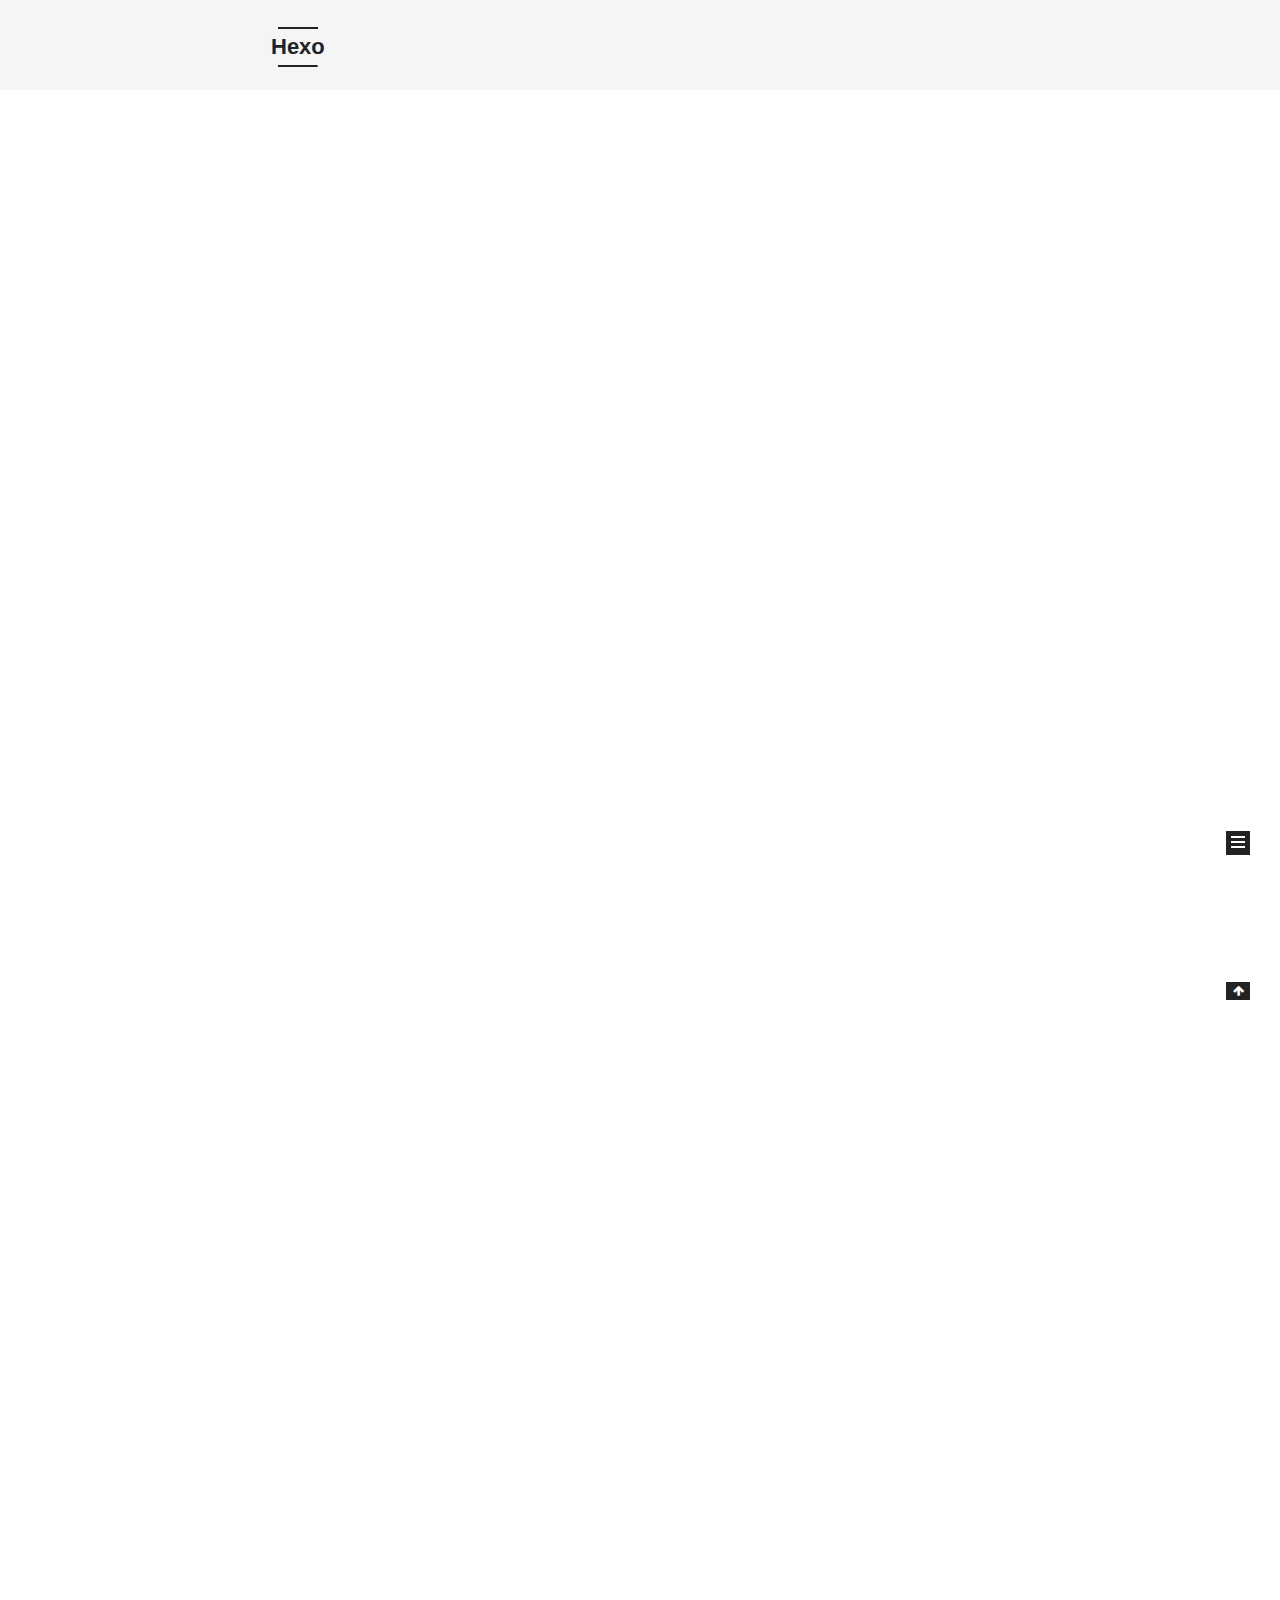
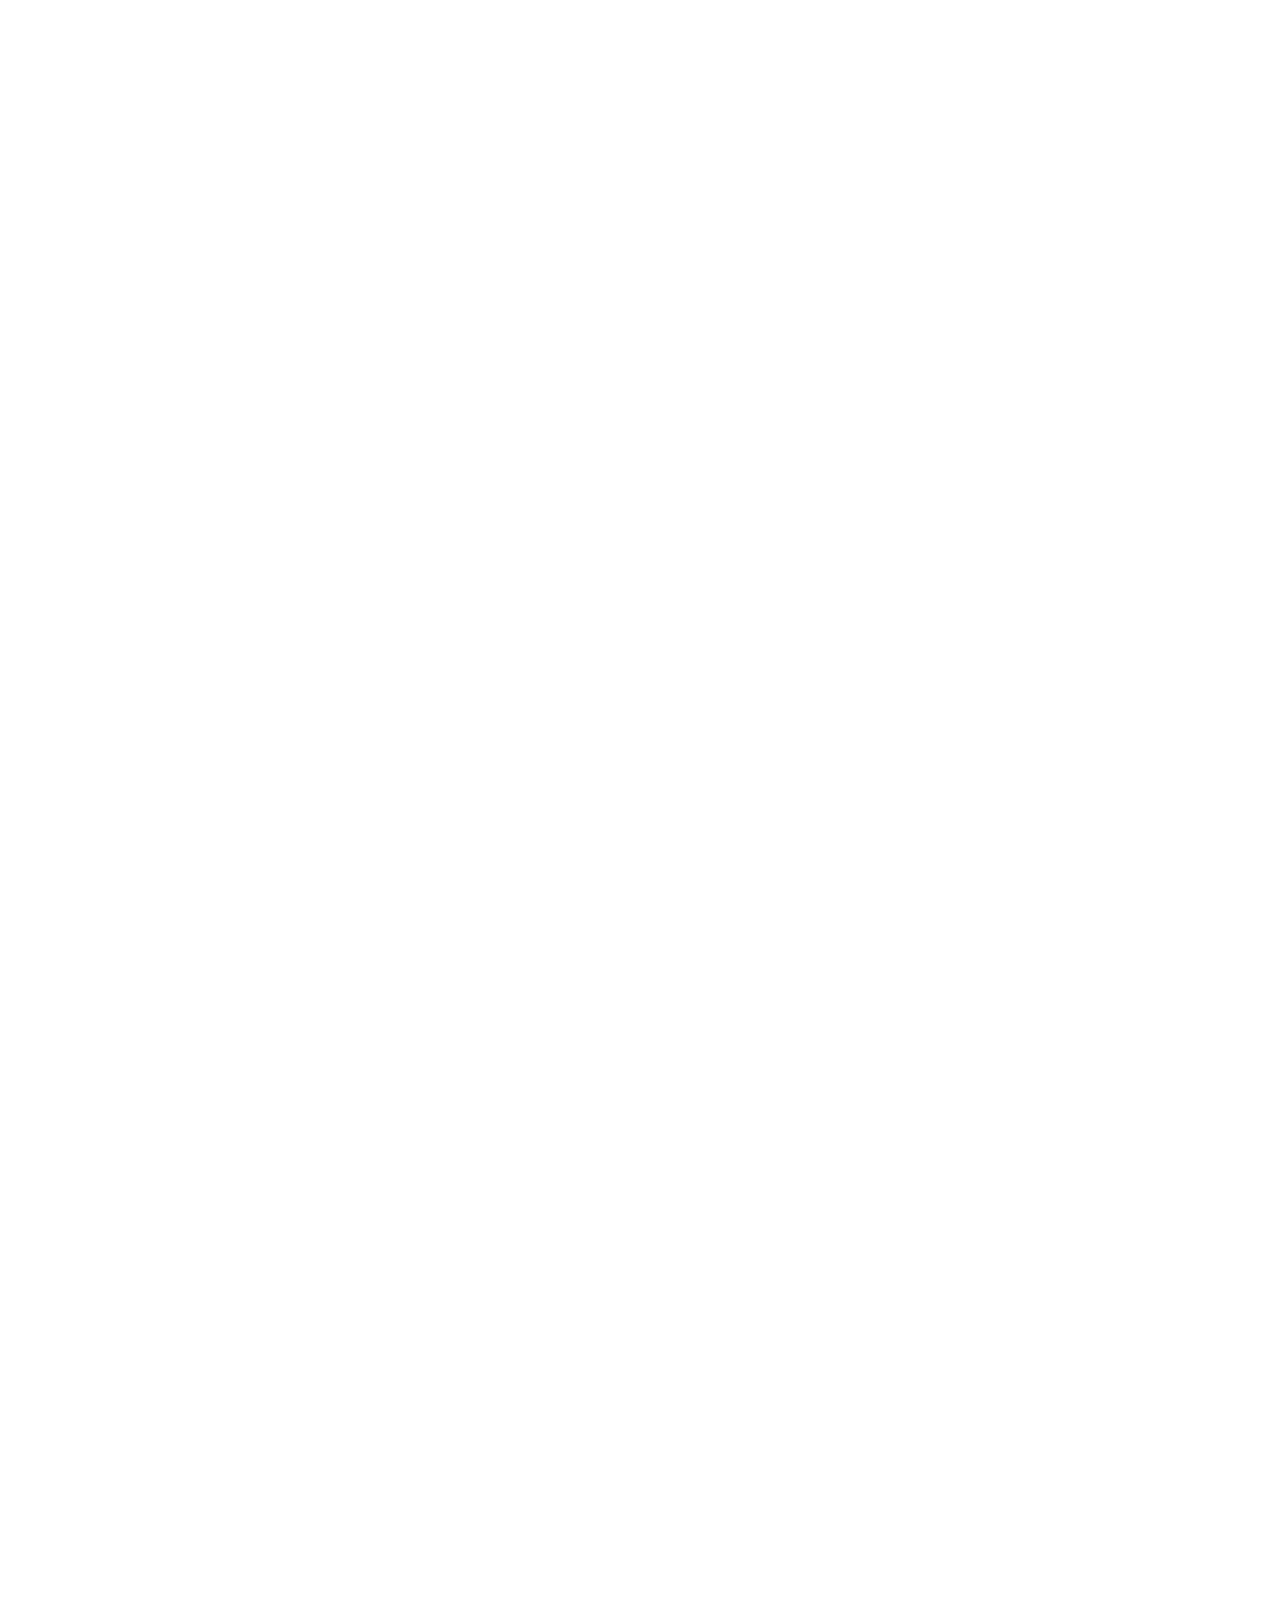
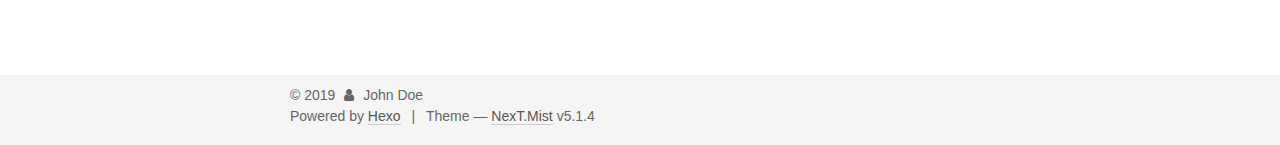
==== commit 64b91d9c: "Site updated: 2019-05-08 00:33:53" ====
--- a/index.html
+++ b/index.html
@@ -249,7 +249,7 @@
   
   
   <div class="post-block">
-    <link itemprop="mainEntityOfPage" href="http://yoursite.com/2019/04/27/test-title/">
+    <link itemprop="mainEntityOfPage" href="http://yoursite.com/2019/05/06/line-height-与-vertial-align-属相详解/">
 
     <span hidden itemprop="author" itemscope itemtype="http://schema.org/Person">
       <meta itemprop="name" content="John Doe">
@@ -268,7 +268,7 @@
         
           <h1 class="post-title" itemprop="name headline">
                 
-                <a class="post-title-link" href="/2019/04/27/test-title/" itemprop="url">test-title</a></h1>
+                <a class="post-title-link" href="/2019/05/06/line-height-与-vertial-align-属相详解/" itemprop="url">line-height 属相详解</a></h1>
         
 
         <div class="post-meta">
@@ -280,6 +280,507 @@
               
                 <span class="post-meta-item-text">Posted on</span>
               
+              <time title="Post created" itemprop="dateCreated datePublished" datetime="2019-05-06T22:14:20+08:00">
+                2019-05-06
+              </time>
+            
+
+            
+
+            
+          </span>
+
+          
+
+          
+            
+          
+
+          
+          
+
+          
+
+          
+
+          
+
+        </div>
+      </header>
+    
+
+    
+    
+    
+    <div class="post-body" itemprop="articleBody">
+
+      
+      
+
+      
+        
+          <h2 id="写在前面"><a href="#写在前面" class="headerlink" title="写在前面"></a>写在前面</h2><p>本文摘自 &laquo;CSS 世界&raquo;(附加部分个人见解)<br>
+          <!--noindex-->
+          <div class="post-button text-center">
+            <a class="btn" href="/2019/05/06/line-height-与-vertial-align-属相详解/#more" rel="contents">
+              Read more &raquo;
+            </a>
+          </div>
+          <!--/noindex-->
+        
+      
+    </p></div>
+    
+    
+    
+
+    
+
+    
+
+    
+
+    <footer class="post-footer">
+      
+
+      
+
+      
+
+      
+      
+        <div class="post-eof"></div>
+      
+    </footer>
+  </div>
+  
+  
+  
+  </article>
+
+
+    
+      
+
+  
+
+  
+  
+  
+
+  <article class="post post-type-normal" itemscope itemtype="http://schema.org/Article">
+  
+  
+  
+  <div class="post-block">
+    <link itemprop="mainEntityOfPage" href="http://yoursite.com/2019/05/04/npm切换淘宝源/">
+
+    <span hidden itemprop="author" itemscope itemtype="http://schema.org/Person">
+      <meta itemprop="name" content="John Doe">
+      <meta itemprop="description" content>
+      <meta itemprop="image" content="/images/avatar.gif">
+    </span>
+
+    <span hidden itemprop="publisher" itemscope itemtype="http://schema.org/Organization">
+      <meta itemprop="name" content="Hexo">
+    </span>
+
+    
+      <header class="post-header">
+
+        
+        
+          <h1 class="post-title" itemprop="name headline">
+                
+                <a class="post-title-link" href="/2019/05/04/npm切换淘宝源/" itemprop="url">npm 切换淘宝源</a></h1>
+        
+
+        <div class="post-meta">
+          <span class="post-time">
+            
+              <span class="post-meta-item-icon">
+                <i class="fa fa-calendar-o"></i>
+              </span>
+              
+                <span class="post-meta-item-text">Posted on</span>
+              
+              <time title="Post created" itemprop="dateCreated datePublished" datetime="2019-05-04T23:50:07+08:00">
+                2019-05-04
+              </time>
+            
+
+            
+
+            
+          </span>
+
+          
+
+          
+            
+          
+
+          
+          
+
+          
+
+          
+
+          
+
+        </div>
+      </header>
+    
+
+    
+    
+    
+    <div class="post-body" itemprop="articleBody">
+
+      
+      
+
+      
+        
+          
+            <h3 id="临时使用"><a href="#临时使用" class="headerlink" title="临时使用"></a>临时使用</h3><figure class="highlight plain"><table><tr><td class="gutter"><pre><span class="line">1</span><br></pre></td><td class="code"><pre><span class="line">npm --registry https://registry.npm.taobao.org install express</span><br></pre></td></tr></table></figure>
+<h3 id="持久使用"><a href="#持久使用" class="headerlink" title="持久使用"></a>持久使用</h3><figure class="highlight plain"><table><tr><td class="gutter"><pre><span class="line">1</span><br></pre></td><td class="code"><pre><span class="line">npm config set registry https://registry.npm.taobao.org</span><br></pre></td></tr></table></figure>
+<h3 id="查看当前源"><a href="#查看当前源" class="headerlink" title="查看当前源"></a>查看当前源</h3><figure class="highlight plain"><table><tr><td class="gutter"><pre><span class="line">1</span><br></pre></td><td class="code"><pre><span class="line">npm config get registry</span><br></pre></td></tr></table></figure>
+
+          
+        
+      
+    </div>
+    
+    
+    
+
+    
+
+    
+
+    
+
+    <footer class="post-footer">
+      
+
+      
+
+      
+
+      
+      
+        <div class="post-eof"></div>
+      
+    </footer>
+  </div>
+  
+  
+  
+  </article>
+
+
+    
+      
+
+  
+
+  
+  
+  
+
+  <article class="post post-type-normal" itemscope itemtype="http://schema.org/Article">
+  
+  
+  
+  <div class="post-block">
+    <link itemprop="mainEntityOfPage" href="http://yoursite.com/2019/05/03/前端模块化的前世今生/">
+
+    <span hidden itemprop="author" itemscope itemtype="http://schema.org/Person">
+      <meta itemprop="name" content="John Doe">
+      <meta itemprop="description" content>
+      <meta itemprop="image" content="/images/avatar.gif">
+    </span>
+
+    <span hidden itemprop="publisher" itemscope itemtype="http://schema.org/Organization">
+      <meta itemprop="name" content="Hexo">
+    </span>
+
+    
+      <header class="post-header">
+
+        
+        
+          <h1 class="post-title" itemprop="name headline">
+                
+                <a class="post-title-link" href="/2019/05/03/前端模块化的前世今生/" itemprop="url">前端模块化的前世今生</a></h1>
+        
+
+        <div class="post-meta">
+          <span class="post-time">
+            
+              <span class="post-meta-item-icon">
+                <i class="fa fa-calendar-o"></i>
+              </span>
+              
+                <span class="post-meta-item-text">Posted on</span>
+              
+              <time title="Post created" itemprop="dateCreated datePublished" datetime="2019-05-03T00:35:16+08:00">
+                2019-05-03
+              </time>
+            
+
+            
+
+            
+          </span>
+
+          
+
+          
+            
+          
+
+          
+          
+
+          
+
+          
+
+          
+
+        </div>
+      </header>
+    
+
+    
+    
+    
+    <div class="post-body" itemprop="articleBody">
+
+      
+      
+
+      
+        
+          <h2 id="写在前面"><a href="#写在前面" class="headerlink" title="写在前面"></a>写在前面</h2><p>本文主要参考<a href="https://juejin.im/post/5c17ad756fb9a049ff4e0a62#heading-31" target="_blank" rel="noopener">前端模块化详解</a><br>模块化就是将一个复杂的系统按照一定的规范分解成多一个个独立的模块的代码组织方式。最早前端是没有模块化的概念的，只是通过一个个 script 标签引入，但随着前端代码的日益膨胀，会出现很多问题，比如多个 script 之间的依赖关系很难掌控，容易不清楚他们之间的依赖关系而导致加载顺序出错，然后也需要引入多个js，代码难以维护，所以 js 就必须使用和其它语言一样的模块化去管理了，因此前端就出现了一系列的模块化解决方案，并不断的发展完善。本文带你从石器时代开始一步步了解一下模块化的前世今生。</p>
+          <!--noindex-->
+          <div class="post-button text-center">
+            <a class="btn" href="/2019/05/03/前端模块化的前世今生/#more" rel="contents">
+              Read more &raquo;
+            </a>
+          </div>
+          <!--/noindex-->
+        
+      
+    </div>
+    
+    
+    
+
+    
+
+    
+
+    
+
+    <footer class="post-footer">
+      
+
+      
+
+      
+
+      
+      
+        <div class="post-eof"></div>
+      
+    </footer>
+  </div>
+  
+  
+  
+  </article>
+
+
+    
+      
+
+  
+
+  
+  
+  
+
+  <article class="post post-type-normal" itemscope itemtype="http://schema.org/Article">
+  
+  
+  
+  <div class="post-block">
+    <link itemprop="mainEntityOfPage" href="http://yoursite.com/2019/05/01/重绘和回流/">
+
+    <span hidden itemprop="author" itemscope itemtype="http://schema.org/Person">
+      <meta itemprop="name" content="John Doe">
+      <meta itemprop="description" content>
+      <meta itemprop="image" content="/images/avatar.gif">
+    </span>
+
+    <span hidden itemprop="publisher" itemscope itemtype="http://schema.org/Organization">
+      <meta itemprop="name" content="Hexo">
+    </span>
+
+    
+      <header class="post-header">
+
+        
+        
+          <h1 class="post-title" itemprop="name headline">
+                
+                <a class="post-title-link" href="/2019/05/01/重绘和回流/" itemprop="url">重绘和回流</a></h1>
+        
+
+        <div class="post-meta">
+          <span class="post-time">
+            
+              <span class="post-meta-item-icon">
+                <i class="fa fa-calendar-o"></i>
+              </span>
+              
+                <span class="post-meta-item-text">Posted on</span>
+              
+              <time title="Post created" itemprop="dateCreated datePublished" datetime="2019-05-01T14:08:53+08:00">
+                2019-05-01
+              </time>
+            
+
+            
+
+            
+          </span>
+
+          
+
+          
+            
+          
+
+          
+          
+
+          
+
+          
+
+          
+
+        </div>
+      </header>
+    
+
+    
+    
+    
+    <div class="post-body" itemprop="articleBody">
+
+      
+      
+
+      
+        
+          <h2 id="写在前面"><a href="#写在前面" class="headerlink" title="写在前面"></a>写在前面</h2><p>浏览器内核是指支持浏览器运行的最核心的程序，分为两个部分，一个是渲染引擎，一个是 JS 引擎，渲染引擎在不同内核的浏览器中也不是都相同的。下面来介绍下浏览器渲染过程：  </p>
+<ol>
+<li>解析html/css/js： 浏览器会把 HTML 解析成1个 DOM Tree，把 CSS 解析成 CSSOM,也就是 CSS 规则树，类似于 DOM 结构，加载 js 后来操作 DOM Tree和 CSS Rule Tree。</li>
+<li>构造 Render Tree： 解析完成后，渲染引擎会通过 DOM Tree 和 Css Rule Tree 来构造 Render Tree（不包括 display: none、head，包括 visibility: hidden）。渲染树只有需要显示的节点和这些节点的样式信息。如遇到 js 会停止渲染，控制权交给 js 引擎执行 js 代码（js 的加载和解析与执行会阻塞 DOM 的构建），因为浏览器渲染和 js 执行共用一个线程。</li>
+<li>布局：生成渲染树后，浏览器就会根据渲染树来布局（也可以叫回流），这个阶段浏览器会弄清楚每个节点在页面中确切的位置和大小。布局流程会输出一个盒模型，包括每个元素在视口确切的位置和尺寸，所有相对测量值都会转换为屏幕上的绝对元素。</li>
+<li>绘制： 布局完成后，浏览器会立即发出 ”Paint Setup“ 和 ”Paint“ 事件，将渲染树转换为屏幕上的像素。</li>
+</ol>
+<p>在这里不对浏览器渲染过程做过多的赘述，具体更深入过程可见 <a href="https://mp.weixin.qq.com/s/MDOjuTcUkarLBaatmVNpnA" target="_blank" rel="noopener">你不知道的浏览器页面渲染机制</a>。</p>
+          <!--noindex-->
+          <div class="post-button text-center">
+            <a class="btn" href="/2019/05/01/重绘和回流/#more" rel="contents">
+              Read more &raquo;
+            </a>
+          </div>
+          <!--/noindex-->
+        
+      
+    </div>
+    
+    
+    
+
+    
+
+    
+
+    
+
+    <footer class="post-footer">
+      
+
+      
+
+      
+
+      
+      
+        <div class="post-eof"></div>
+      
+    </footer>
+  </div>
+  
+  
+  
+  </article>
+
+
+    
+      
+
+  
+
+  
+  
+  
+
+  <article class="post post-type-normal" itemscope itemtype="http://schema.org/Article">
+  
+  
+  
+  <div class="post-block">
+    <link itemprop="mainEntityOfPage" href="http://yoursite.com/2019/04/27/test-title/">
+
+    <span hidden itemprop="author" itemscope itemtype="http://schema.org/Person">
+      <meta itemprop="name" content="John Doe">
+      <meta itemprop="description" content>
+      <meta itemprop="image" content="/images/avatar.gif">
+    </span>
+
+    <span hidden itemprop="publisher" itemscope itemtype="http://schema.org/Organization">
+      <meta itemprop="name" content="Hexo">
+    </span>
+
+    
+      <header class="post-header">
+
+        
+        
+          <h1 class="post-title" itemprop="name headline">
+                
+                <a class="post-title-link" href="/2019/04/27/test-title/" itemprop="url">test-title</a></h1>
+        
+
+        <div class="post-meta">
+          <span class="post-time">
+            
+              <span class="post-meta-item-icon">
+                <i class="fa fa-calendar-o"></i>
+              </span>
+              
+                <span class="post-meta-item-text">Posted on</span>
+              
               <time title="Post created" itemprop="dateCreated datePublished" datetime="2019-04-27T19:47:03+08:00">
                 2019-04-27
               </time>
@@ -320,7 +821,7 @@
       
         
           
-            <h2 id="heheda1"><a href="#heheda1" class="headerlink" title="heheda1"></a>heheda1</h2>
+            
           
         
       
@@ -529,7 +1030,7 @@
               
                 <a href="/archives/">
               
-                  <span class="site-state-item-count">2</span>
+                  <span class="site-state-item-count">6</span>
                   <span class="site-state-item-name">posts</span>
                 </a>
               </div>
@@ -537,6 +1038,15 @@
 
             
 
+            
+              
+              
+              <div class="site-state-item site-state-tags">
+                
+                  <span class="site-state-item-count">2</span>
+                  <span class="site-state-item-name">tags</span>
+                
+              </div>
             
 
           </nav>
--- a/css/main.css
+++ b/css/main.css
@@ -187,7 +187,7 @@
   position: relative;
   font-family: 'Lato', "PingFang SC", "Microsoft YaHei", sans-serif;
   font-size: 14px;
-  line-height: 2;
+  line-height: 1.5;
   color: #555;
   background: #fff;
 }
@@ -1822,7 +1822,7 @@
   width: 4px;
   height: 4px;
   border-radius: 50%;
-  background: #bbf1d1;
+  background: #1ba6ff;
 }
 .links-of-blogroll {
   font-size: 13px;
